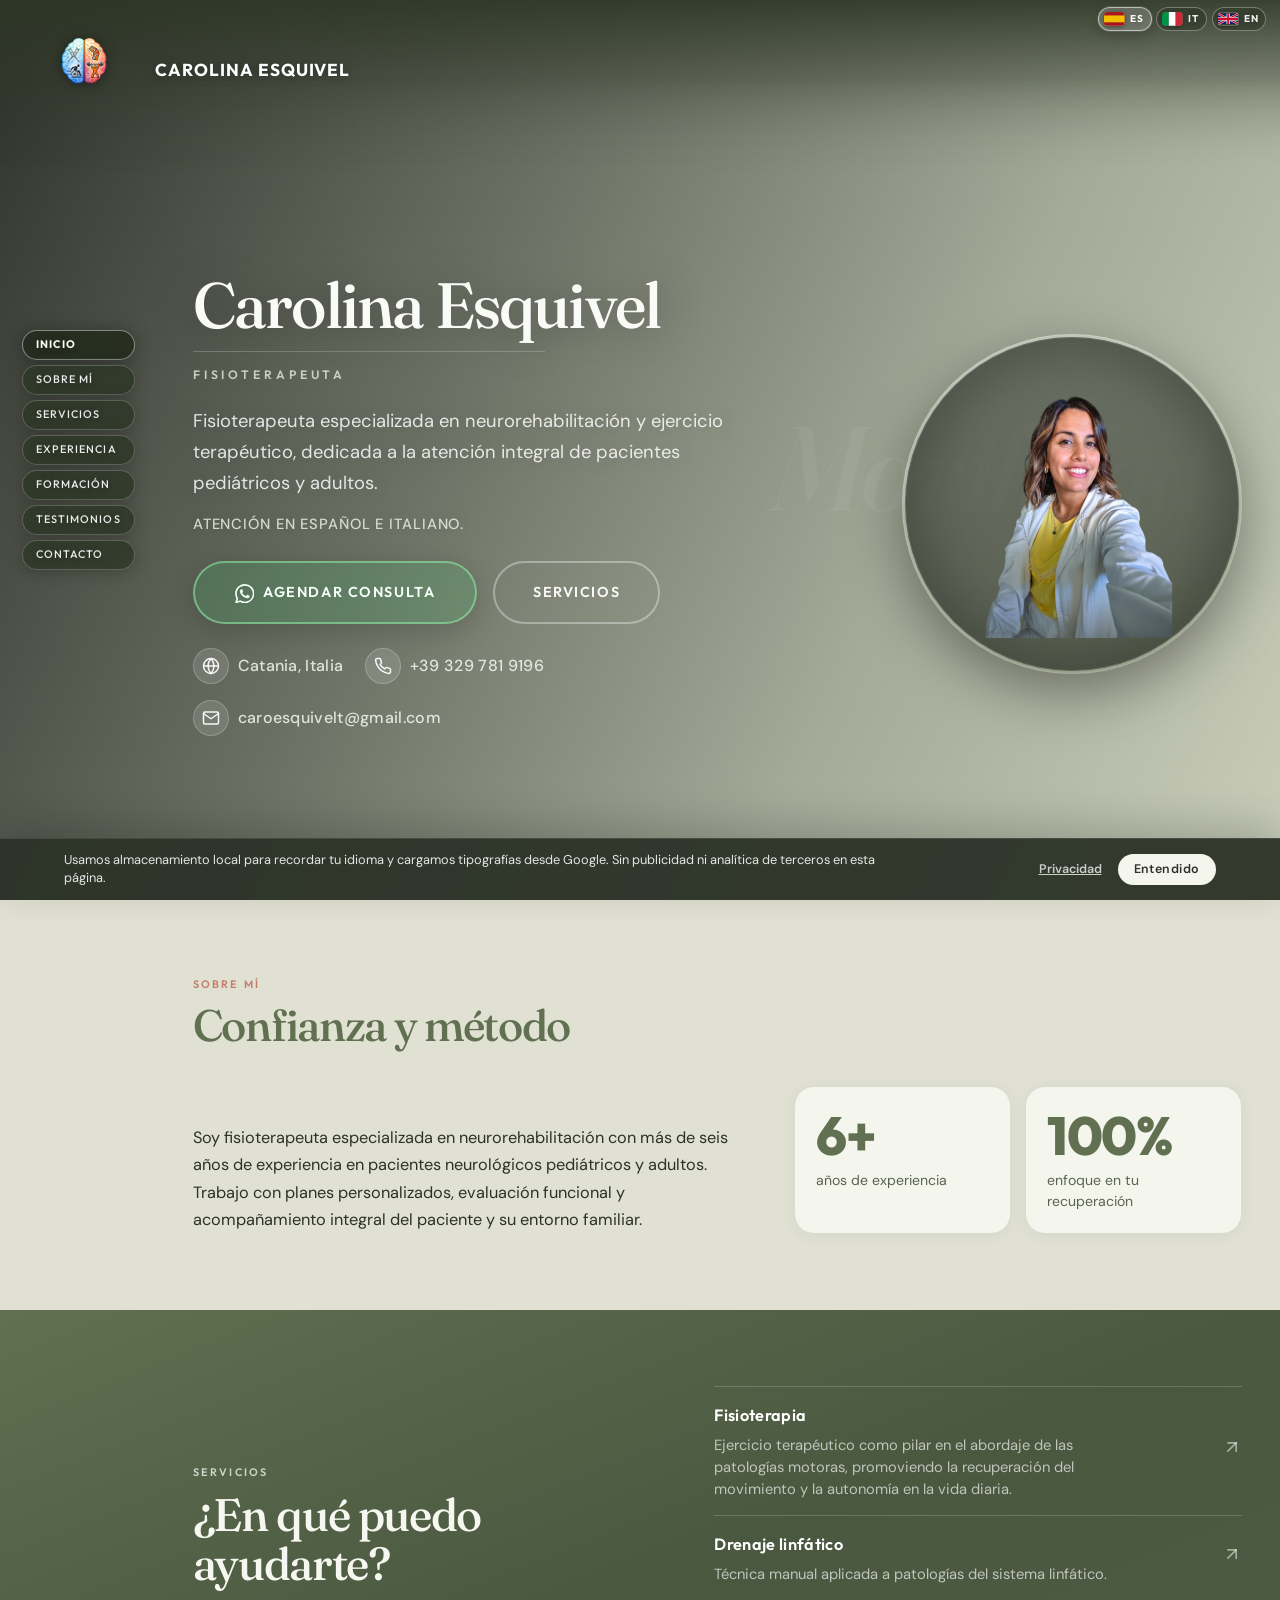
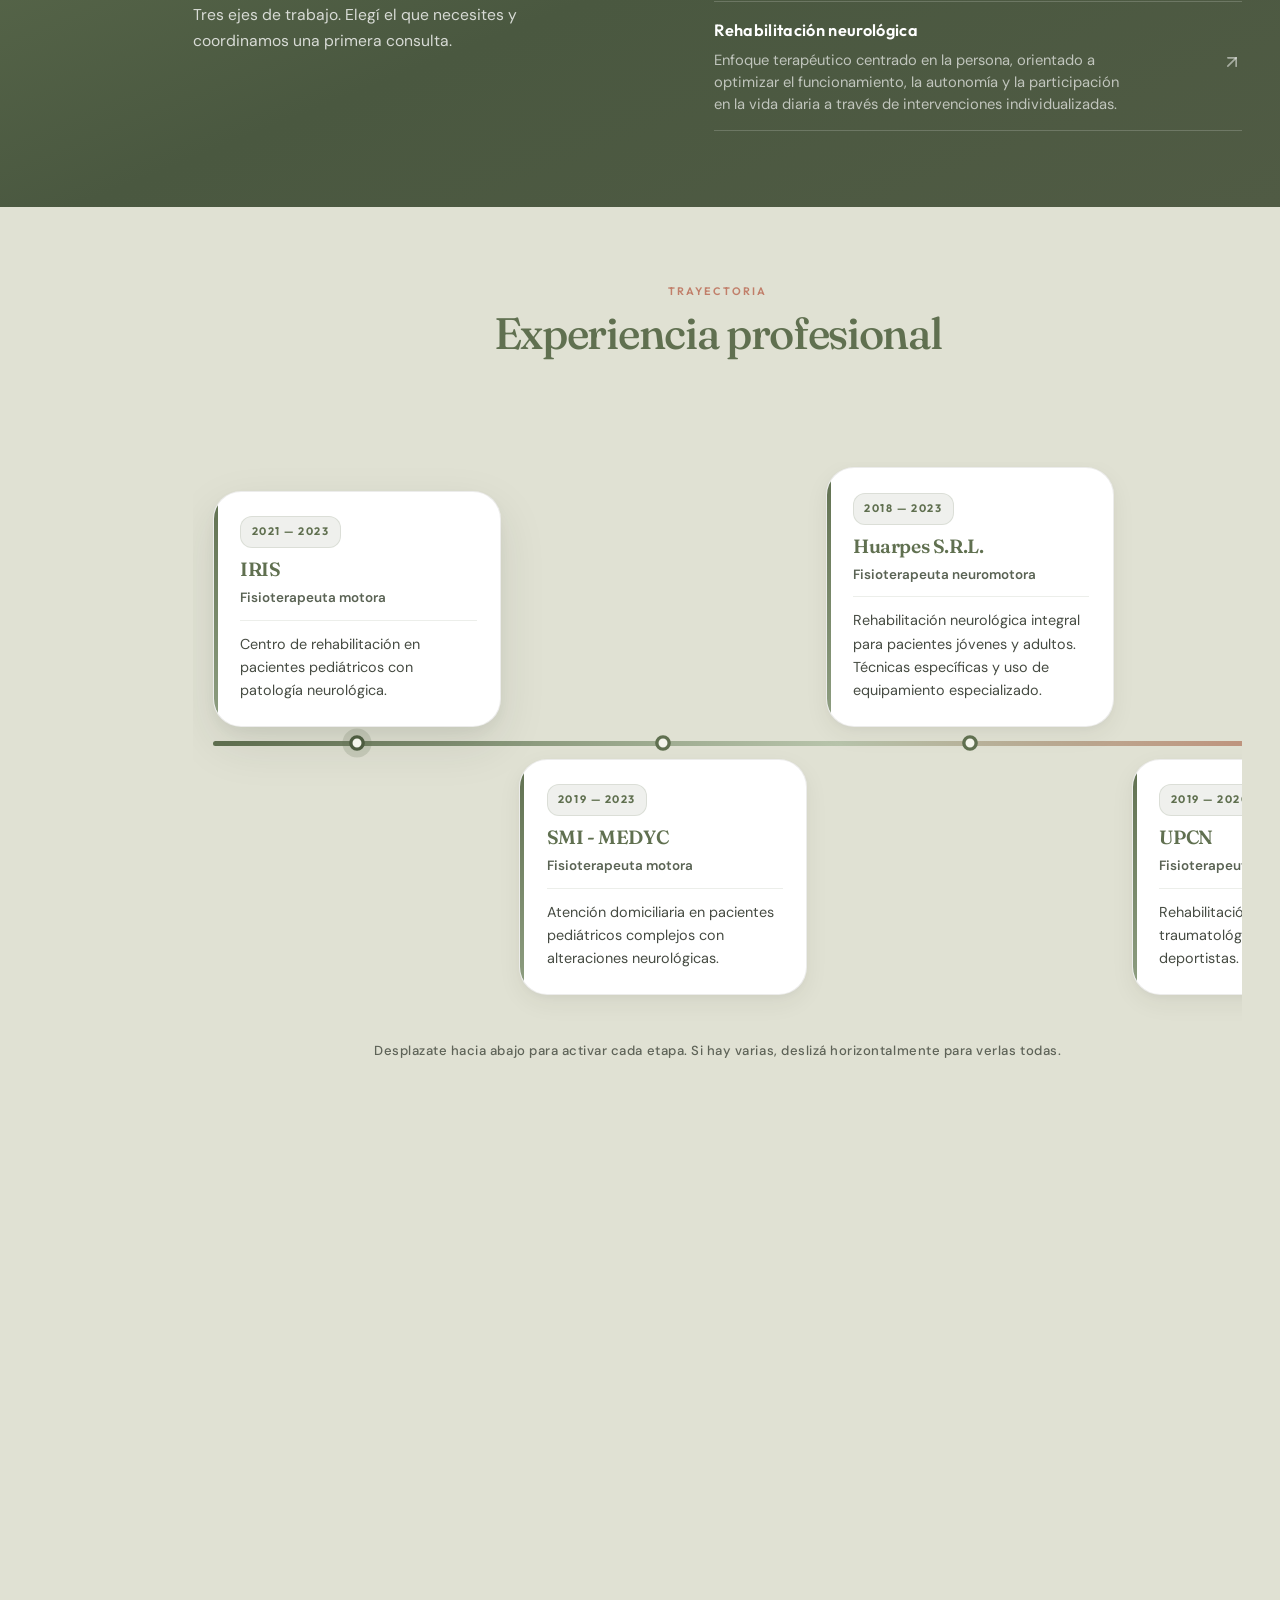
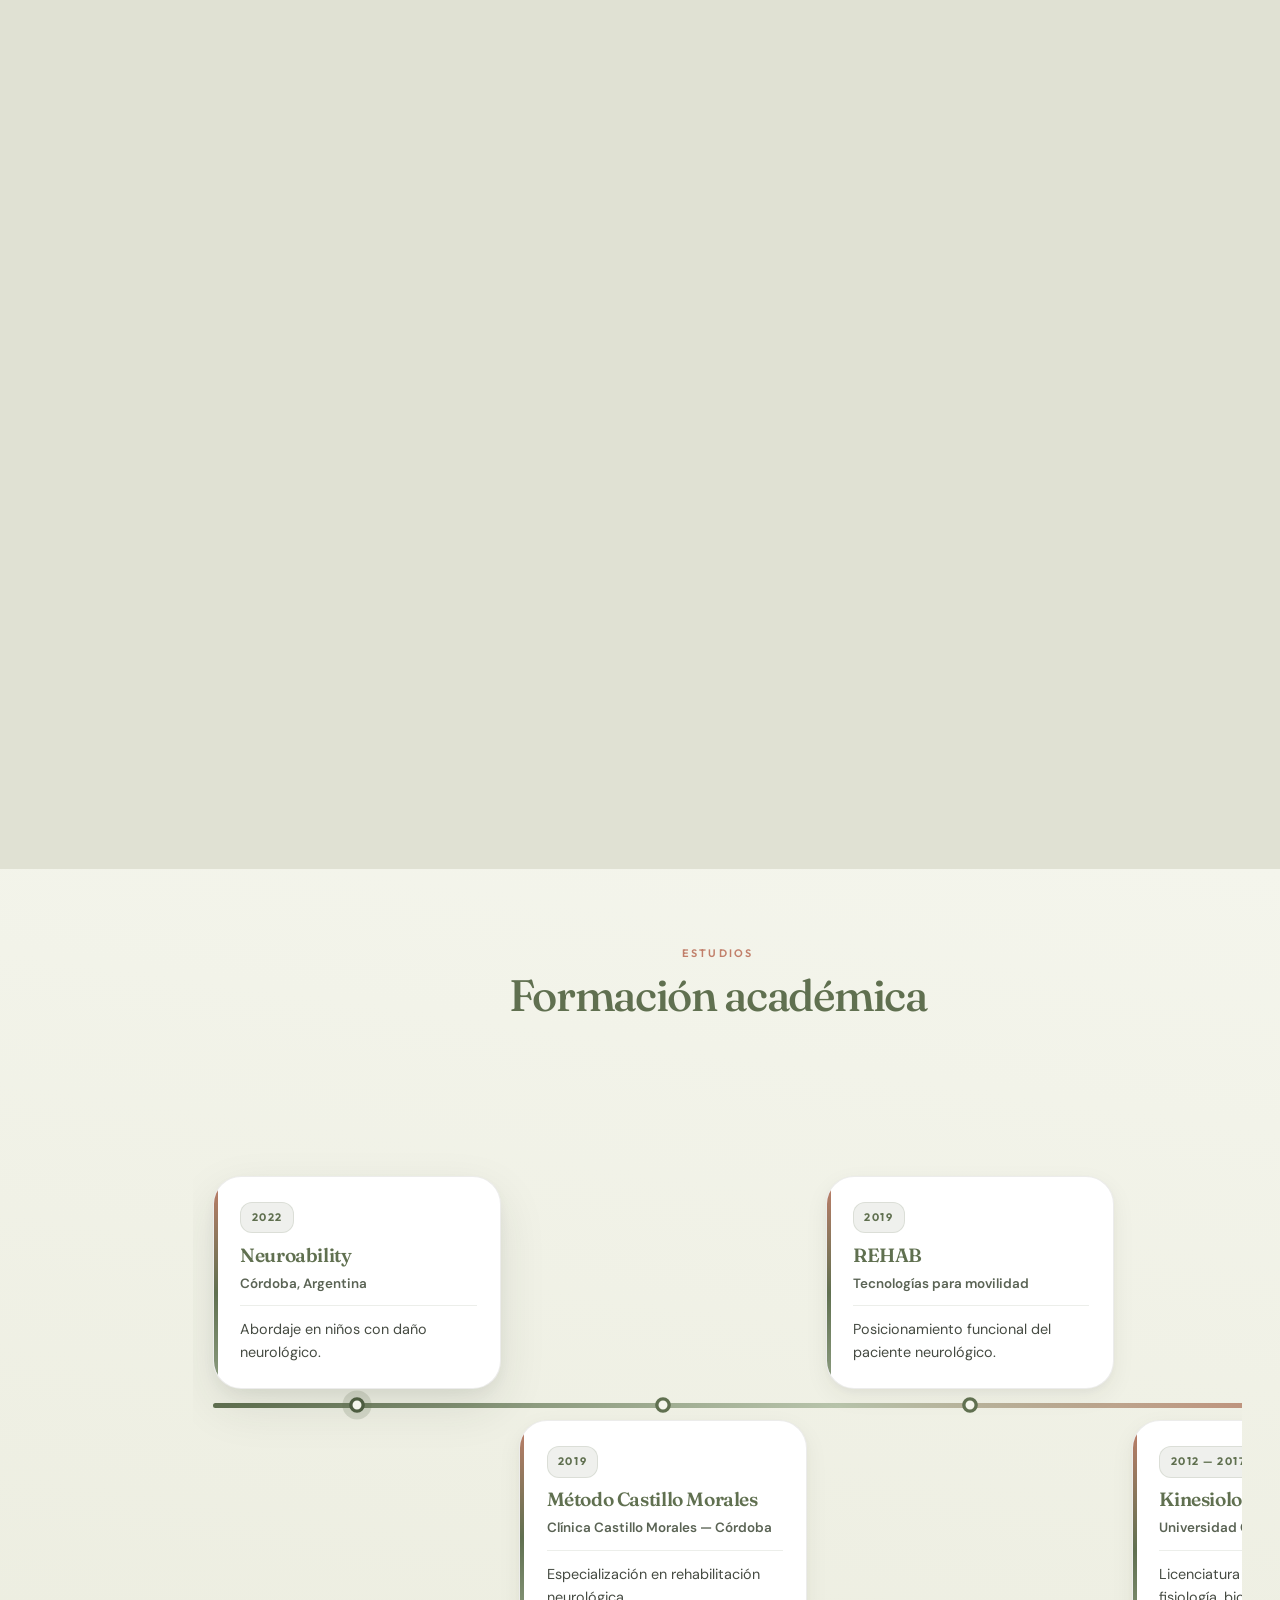
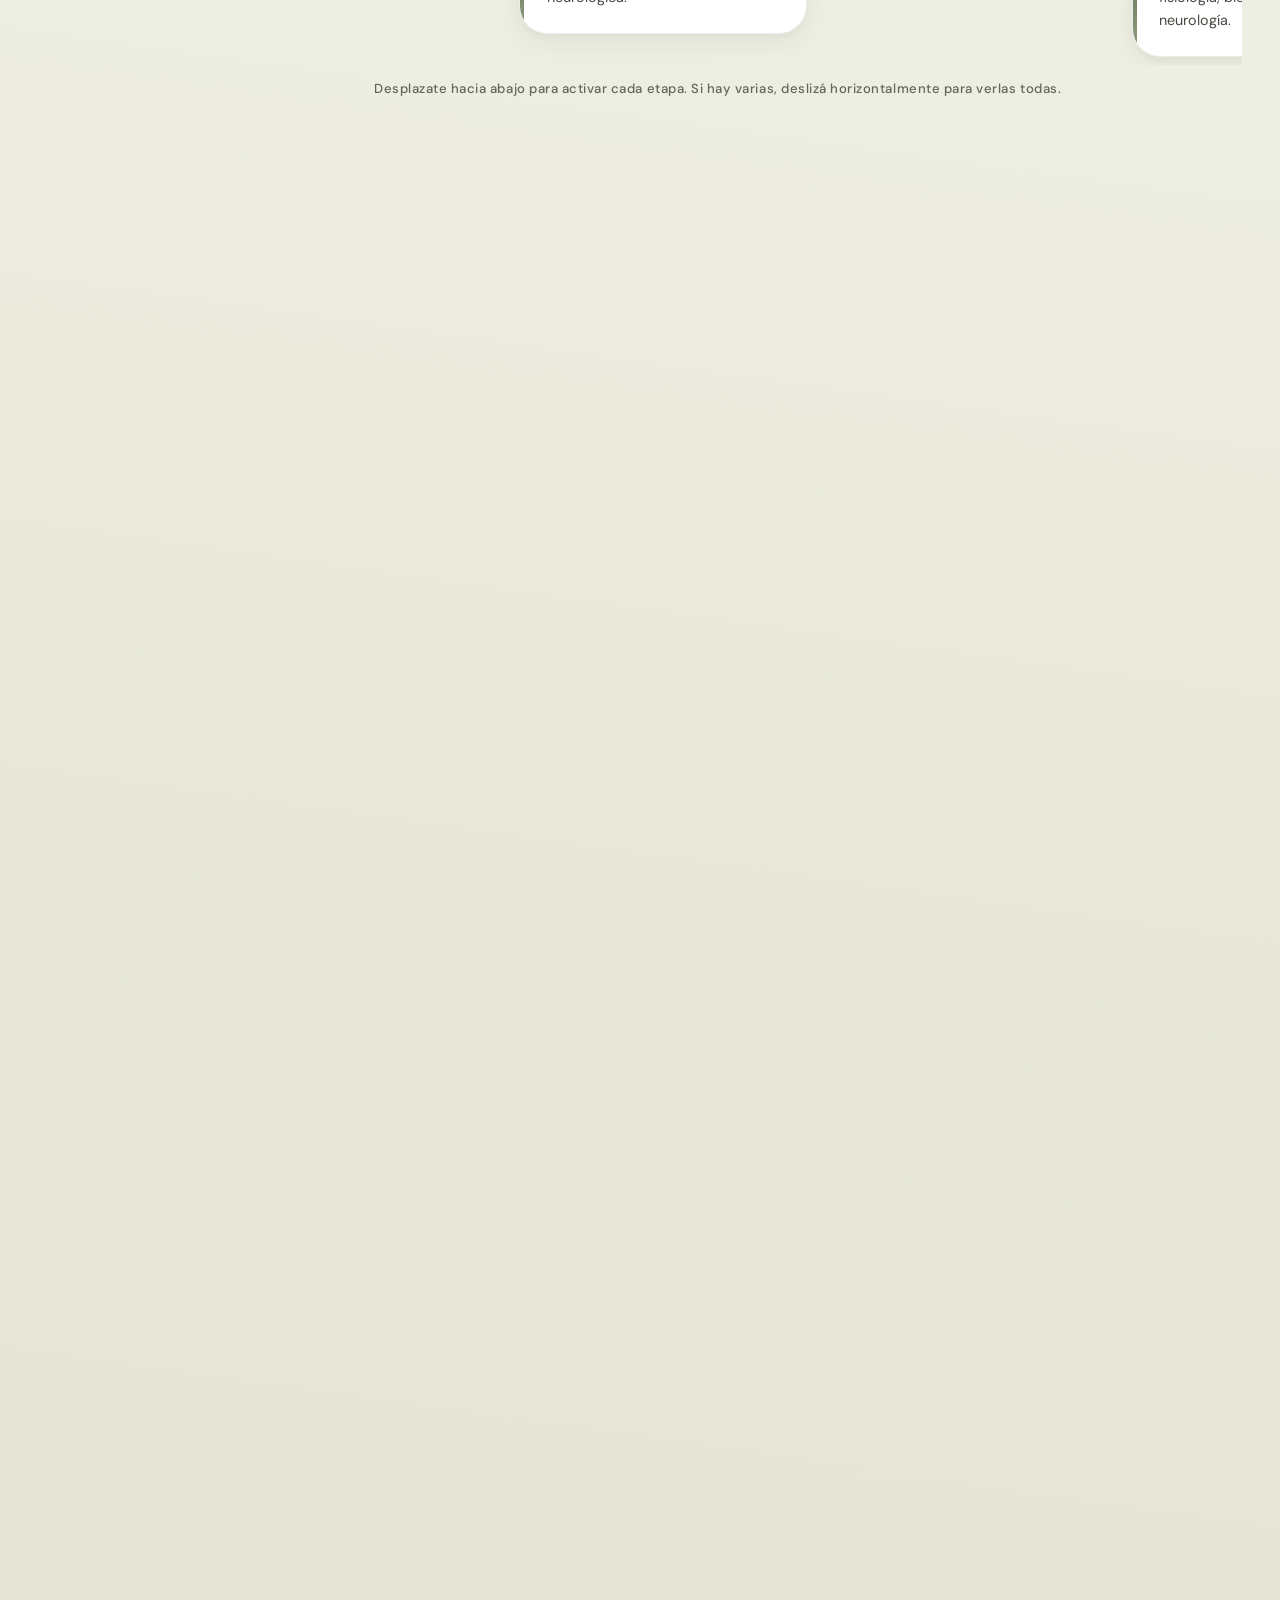
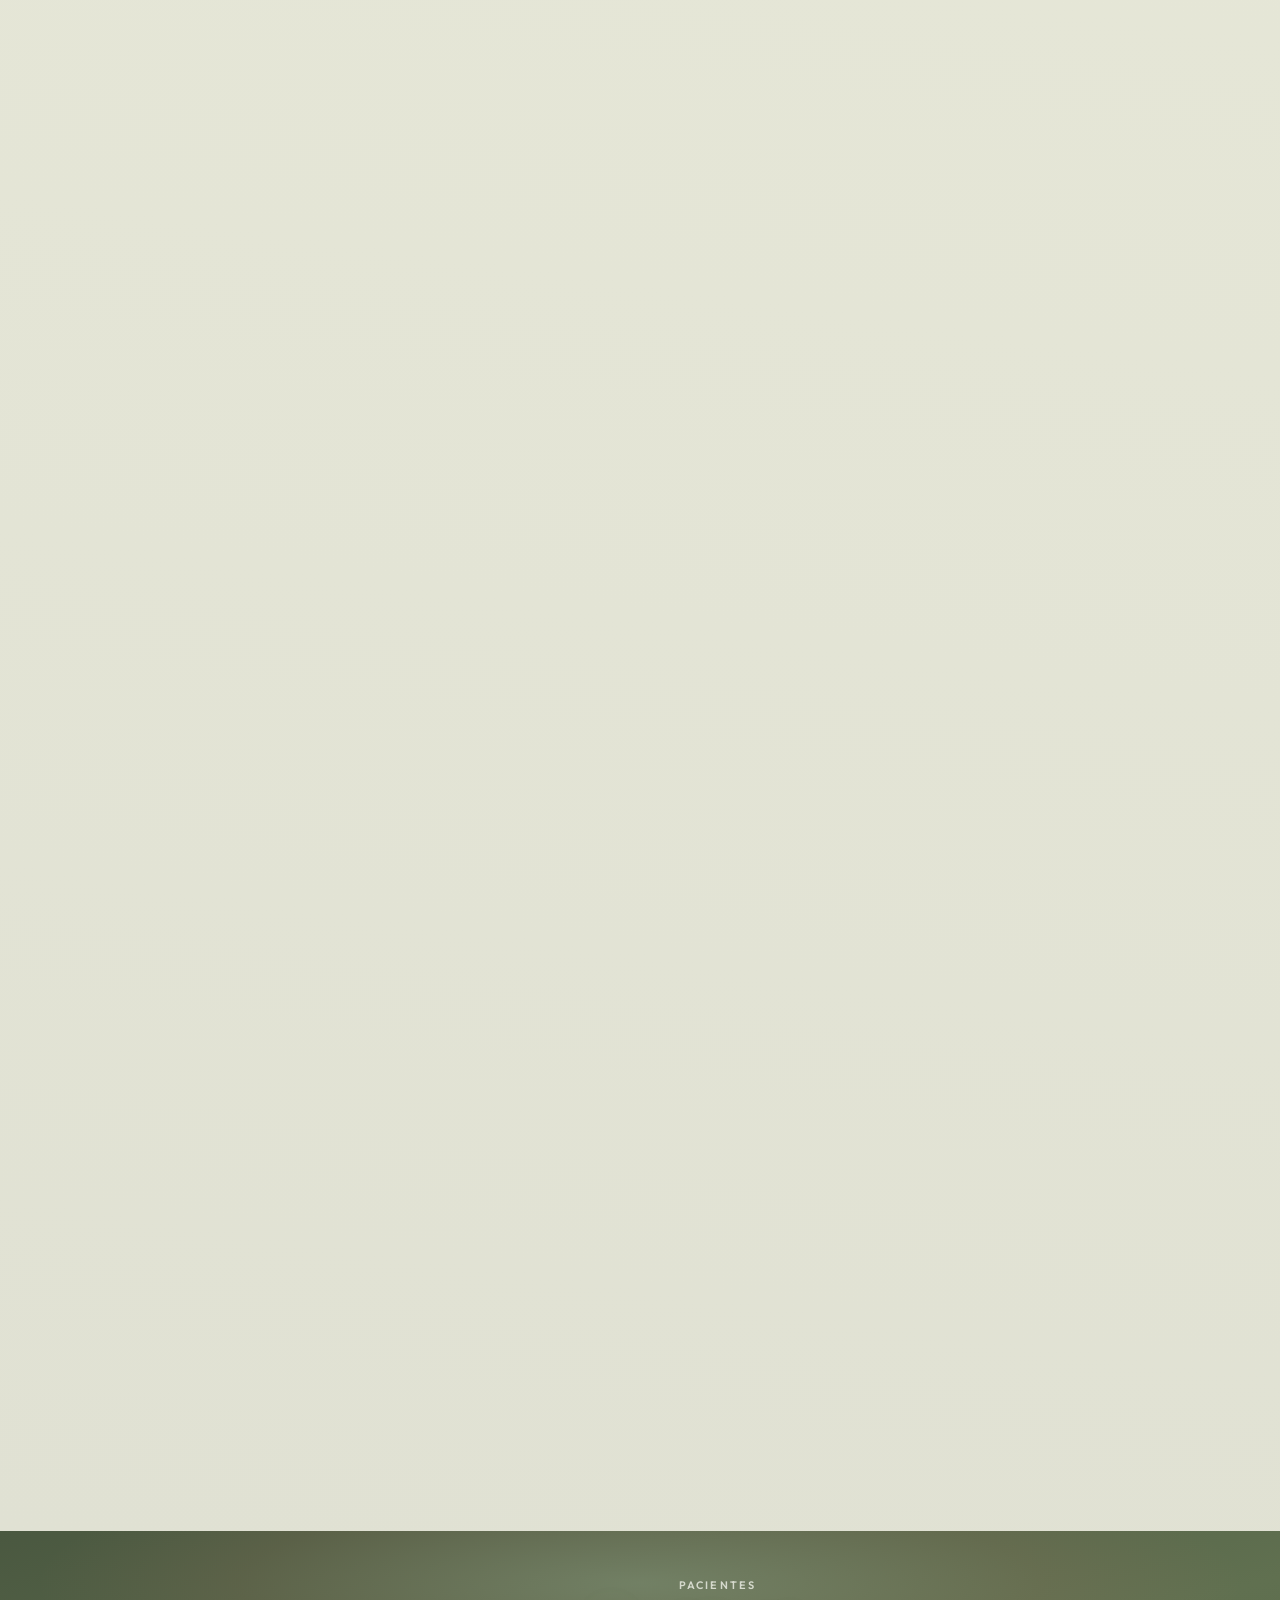
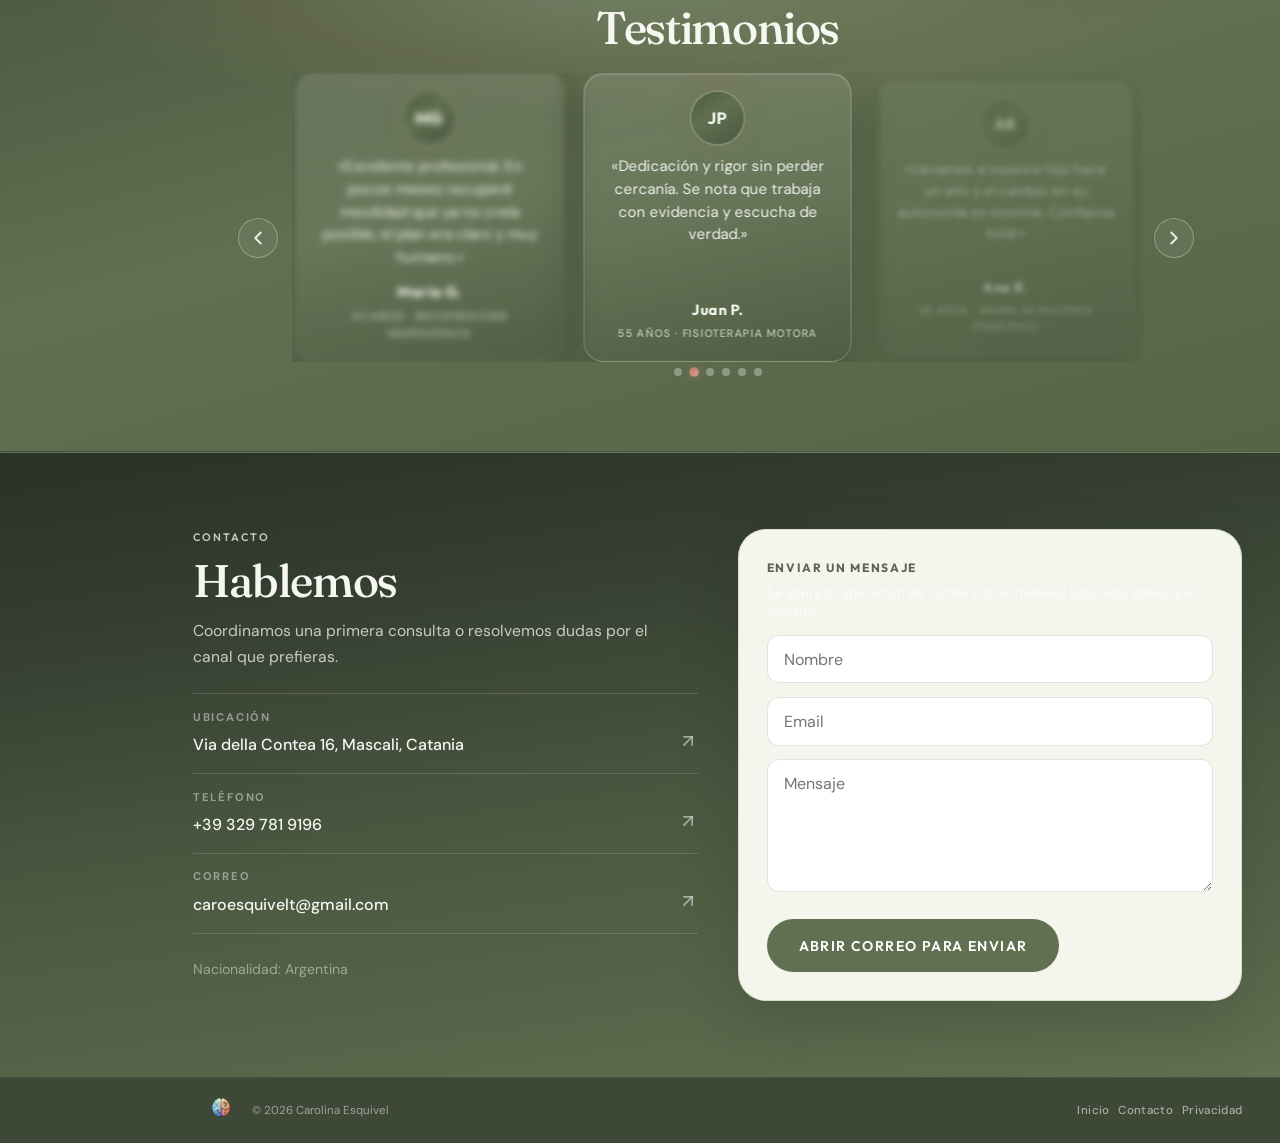
==== index.html @ 696bd4cd "deploy inicial" ====
<!DOCTYPE html>
<html lang="es">
<head>
    <meta charset="UTF-8">
    <meta name="viewport" content="width=device-width, initial-scale=1.0, viewport-fit=cover">
    <link rel="icon" href="images/favicon.svg" type="image/svg+xml" sizes="any">
    <link rel="apple-touch-icon" href="images/favicon.svg">
    <link rel="canonical" href="https://www.caro-fisio.com/">
    <title>Carolina Esquivel — Fisioterapeuta</title>
    <meta name="description" content="Fisioterapeuta en Catania (Italia). Neurorehabilitación pediátrica y adultos, fisioterapia y drenaje linfático. Consultas en español e italiano.">
    <meta property="og:title" content="Carolina Esquivel — Fisioterapeuta">
    <meta property="og:description" content="Neurorehabilitación con enfoque cercano y basado en evidencia. Consultorio en Mascali, Catania.">
    <meta property="og:type" content="website">
    <meta property="og:url" content="https://www.caro-fisio.com/">
    <meta property="og:locale" content="es_ES">
    <meta property="og:image" content="https://www.caro-fisio.com/images/perfil.png">
    <meta name="twitter:card" content="summary_large_image">
    <meta name="twitter:title" content="Carolina Esquivel — Fisioterapeuta">
    <meta name="twitter:description" content="Neurorehabilitación pediátrica y adultos. Mascali, Catania.">
    <meta name="twitter:image" content="https://www.caro-fisio.com/images/perfil.png">
    <script type="application/ld+json">
    {
        "@context": "https://schema.org",
        "@type": "LocalBusiness",
        "@id": "https://www.caro-fisio.com/#business",
        "url": "https://www.caro-fisio.com/",
        "name": "Carolina Esquivel",
        "description": "Fisioterapeuta especializada en neurorehabilitación pediátrica y adultos. Fisioterapia, drenaje linfático y rehabilitación neurológica.",
        "image": "https://www.caro-fisio.com/images/perfil.png",
        "address": {
            "@type": "PostalAddress",
            "streetAddress": "Via della Contea 16",
            "addressLocality": "Mascali",
            "addressRegion": "Catania",
            "addressCountry": "IT"
        },
        "telephone": "+393297819196",
        "email": "caroesquivelt@gmail.com",
        "areaServed": { "@type": "AdministrativeArea", "name": "Catania"         }
    }
    </script>
    <script>
        (function () {
            try {
                if (localStorage.getItem('caro_consent_notice_v1') === '1') {
                    document.documentElement.classList.add('cookie-consent-dismissed');
                }
            } catch (e) {}
        })();
    </script>
    <link rel="preconnect" href="https://fonts.googleapis.com">
    <link rel="preconnect" href="https://fonts.gstatic.com" crossorigin>
    <link href="https://fonts.googleapis.com/css2?family=DM+Sans:ital,opsz,wght@0,9..40,300;0,9..40,400;0,9..40,500;0,9..40,600;0,9..40,700&family=Fraunces:ital,opsz,wght@0,9..144,400;0,9..144,500;0,9..144,600;0,9..144,700&family=Outfit:wght@400;500;600;700;800&display=swap" rel="stylesheet">
    <link rel="stylesheet" href="css/styles.css">
    <!-- Early lang on <html> before paint when ?lang= / ?locale= / ?lng= is present -->
    <script>
        (function () {
            try {
                var p = new URLSearchParams(window.location.search);
                var raw = p.get('lang') || p.get('locale') || p.get('lng');
                if (!raw) return;
                var c = String(raw).toLowerCase().slice(0, 2);
                if (c === 'it') document.documentElement.lang = 'it';
                else if (c === 'en') document.documentElement.lang = 'en';
                else if (c === 'es') document.documentElement.lang = 'es';
            } catch (e) {}
        })();
    </script>
</head>
<body>
    <!-- Phase 1: index only. Uncomment tips.html links when tips.html ships. -->
    <header class="nav-top" aria-label="Sitio" data-i18n-attr="aria-label|nav.siteAria">
        <a href="#home" class="nav-brand">
            <img src="images/logo.svg" alt="" class="nav-logo" width="336" height="192" decoding="async">
            <span class="nav-brand-text">Carolina Esquivel</span>
        </a>
        <div class="lang-switcher" role="group" data-i18n-attr="aria-label|lang.groupAria" aria-label="Elegir idioma">
            <span class="sr-only" data-i18n="lang.switch">Idioma</span>
            <div class="lang-switcher__btns">
                <button type="button" class="lang-switcher__btn is-active" data-carolang="es" aria-pressed="true" data-i18n-attr="aria-label|lang.ariaEs" aria-label="Español">
                    <span class="lang-switcher__flag" aria-hidden="true">
                        <svg class="lang-switcher__flag-svg" viewBox="0 0 3 2" focusable="false"><rect width="3" height="2" fill="#AA151B"/><rect y=".5" width="3" height="1" fill="#F1BF00"/></svg>
                    </span>
                    <span class="lang-switcher__code">ES</span>
                </button>
                <button type="button" class="lang-switcher__btn" data-carolang="it" aria-pressed="false" data-i18n-attr="aria-label|lang.ariaIt" aria-label="Italiano">
                    <span class="lang-switcher__flag" aria-hidden="true">
                        <svg class="lang-switcher__flag-svg" viewBox="0 0 3 2" focusable="false"><rect width="1" height="2" fill="#009246"/><rect x="1" width="1" height="2" fill="#fff"/><rect x="2" width="1" height="2" fill="#CE2B37"/></svg>
                    </span>
                    <span class="lang-switcher__code">IT</span>
                </button>
                <button type="button" class="lang-switcher__btn" data-carolang="en" aria-pressed="false" data-i18n-attr="aria-label|lang.ariaEn" aria-label="English">
                    <span class="lang-switcher__flag" aria-hidden="true">
                        <svg class="lang-switcher__flag-svg lang-switcher__flag-svg--uk" viewBox="0 0 60 30" focusable="false">
                            <path fill="#012169" d="M0 0h60v30H0z"/>
                            <path stroke="#fff" stroke-width="6" d="M0 0l60 30M60 0L0 30"/>
                            <path stroke="#C8102E" stroke-width="4" d="M0 0l60 30M60 0L0 30"/>
                            <path stroke="#fff" stroke-width="10" d="M30 0v30M0 15h60"/>
                            <path stroke="#C8102E" stroke-width="6" d="M30 0v30M0 15h60"/>
                        </svg>
                    </span>
                    <span class="lang-switcher__code">EN</span>
                </button>
            </div>
        </div>
        <!-- <a href="tips.html" class="nav-tips-corner">Ejercicios</a> -->
    </header>

    <button type="button" class="menu-button" aria-label="Abrir menú de secciones" aria-expanded="false" data-i18n-attr="aria-label|nav.openMenu">
        <span></span>
        <span></span>
        <span></span>
    </button>

    <nav class="nav-rail" aria-label="Secciones">
        <ul class="nav-rail-list nav-section-links">
            <li><a href="#home" class="active" data-i18n="nav.home">Inicio</a></li>
            <li><a href="#about" data-i18n="nav.about">Sobre mí</a></li>
            <li><a href="#services" data-i18n="nav.services">Servicios</a></li>
            <li><a href="#experience" data-i18n="nav.experience">Experiencia</a></li>
            <li><a href="#education" data-i18n="nav.education">Formación</a></li>
            <li><a href="#testimonials" data-i18n="nav.testimonials">Testimonios</a></li>
            <li><a href="#contact" data-i18n="nav.contact">Contacto</a></li>
            <!-- <li><a href="tips.html" class="nav-rail-tips">Ejercicios</a></li> -->
        </ul>
    </nav>

    <div class="mobile-menu" id="mobile-menu">
        <ul class="nav-rail-list nav-section-links">
            <li><a href="#home" class="active" data-i18n="nav.home">Inicio</a></li>
            <li><a href="#about" data-i18n="nav.about">Sobre mí</a></li>
            <li><a href="#services" data-i18n="nav.services">Servicios</a></li>
            <li><a href="#experience" data-i18n="nav.experience">Experiencia</a></li>
            <li><a href="#education" data-i18n="nav.education">Formación</a></li>
            <li><a href="#testimonials" data-i18n="nav.testimonials">Testimonios</a></li>
            <li><a href="#contact" data-i18n="nav.contact">Contacto</a></li>
            <!-- <li><a href="tips.html" class="nav-rail-tips">Ejercicios</a></li> -->
        </ul>
    </div>

    <section class="hero" id="home" aria-labelledby="hero-title">
            <div class="hero-video-bg" aria-hidden="true">
                <!-- Decorative background only; prefers-reduced-motion pauses rotation in hero-video.js -->
                <video class="hero-video active" autoplay muted loop playsinline preload="metadata" tabindex="-1">
                    <source src="videos/video1.mp4" type="video/mp4">
                </video>
                <video class="hero-video" autoplay muted loop playsinline preload="metadata" tabindex="-1">
                    <source src="videos/video2.mp4" type="video/mp4">
                </video>
                <video class="hero-video" autoplay muted loop playsinline preload="metadata" tabindex="-1">
                    <source src="videos/video3.mp4" type="video/mp4">
                </video>
            </div>
            <div class="hero-video-overlay" aria-hidden="true"></div>
            <p class="hero-mega" aria-hidden="true" data-i18n="hero.mega">Movilidad</p>
            <div class="hero-inner container">
                <div class="hero-copy">
                    <h1 id="hero-title" class="hero-title">Carolina Esquivel</h1>
                    <p class="hero-role" data-i18n="hero.role">Fisioterapeuta</p>
                    <p class="hero-tagline" data-i18n="hero.tagline">Fisioterapeuta especializada en neurorehabilitación y ejercicio terapéutico, dedicada a la atención integral de pacientes pediátricos y adultos.</p>
                    <p class="hero-subline" data-i18n="hero.subline">Atención en español e italiano.</p>
                    <div class="hero-actions">
                        <a href="https://wa.me/393297819196?text=Hola%2C%20me%20gustar%C3%ADa%20agendar%20una%20consulta." data-i18n-whatsapp class="cta-button cta-button--hero cta-button--whatsapp" target="_blank" rel="noopener noreferrer" data-i18n-attr="aria-label|hero.ctaWhatsappAria" aria-label="Agendar consulta por WhatsApp">
                            <svg class="cta-whatsapp-icon" width="22" height="22" viewBox="0 0 24 24" aria-hidden="true" focusable="false"><path fill="currentColor" d="M17.472 14.382c-.297-.149-1.758-.867-2.03-.967-.273-.099-.471-.148-.67.15-.197.297-.767.966-.94 1.164-.173.199-.347.223-.644.075-.297-.15-1.255-.463-2.39-1.475-.883-.788-1.48-1.761-1.653-2.059-.173-.297-.018-.458.13-.606.134-.133.298-.347.446-.52.149-.174.198-.298.298-.497.099-.198.05-.371-.025-.52-.075-.149-.669-1.612-.916-2.207-.242-.579-.487-.5-.669-.51-.173-.008-.371-.01-.57-.01-.198 0-.52.074-.792.372-.272.297-1.04 1.016-1.04 2.479 0 1.462 1.065 2.875 1.213 3.074.149.198 2.096 3.2 5.077 4.487.709.306 1.262.489 1.694.625.712.227 1.36.195 1.871.118.571-.085 1.758-.719 2.006-1.413.248-.694.248-1.289.173-1.413-.074-.124-.272-.198-.57-.347m-5.421 7.403h-.004a9.87 9.87 0 01-5.031-1.378l-.361-.214-3.741.982.998-3.648-.235-.374a9.86 9.86 0 01-1.51-5.26c.001-5.45 4.436-9.884 9.888-9.884 2.64 0 5.122 1.03 6.988 2.898a9.825 9.825 0 012.893 6.994c-.003 5.45-4.435 9.884-9.885 9.884m8.413-18.297A11.815 11.815 0 0012.05 0C5.495 0 .16 5.335.157 11.892c0 2.096.547 4.142 1.588 5.945L.057 24l6.305-1.654a11.882 11.882 0 005.683 1.448h.005c6.554 0 11.89-5.335 11.893-11.893a11.821 11.821 0 00-3.48-8.413Z"/></svg>
                            <span data-i18n="hero.ctaWhatsapp">Agendar consulta</span>
                        </a>
                        <a href="#services" class="cta-button cta-button--hero-secondary" data-i18n="hero.ctaServices">Servicios</a>
                    </div>
                    <ul class="hero-contact-mini" data-i18n-attr="aria-label|hero.contactQuickAria" aria-label="Contacto rápido">
                        <li>
                            <a href="https://www.google.com/maps/search/?api=1&query=Via+della+Contea+16+Mascali+Catania" class="hero-contact-link" target="_blank" rel="noopener noreferrer">
                                <span class="icon-circle" aria-hidden="true">
                                    <svg width="18" height="18" viewBox="0 0 24 24" fill="none" stroke="currentColor" stroke-width="2" stroke-linecap="round" stroke-linejoin="round"><circle cx="12" cy="12" r="10"/><path d="M2 12h20M12 2a15.3 15.3 0 0 1 4 10 15.3 15.3 0 0 1-4 10 15.3 15.3 0 0 1-4-10 15.3 15.3 0 0 1 4-10z"/></svg>
                                </span>
                                Catania, Italia
                            </a>
                        </li>
                        <li>
                            <a href="tel:+393297819196" class="hero-contact-link">
                                <span class="icon-circle" aria-hidden="true">
                                    <svg width="18" height="18" viewBox="0 0 24 24" fill="none" stroke="currentColor" stroke-width="2" stroke-linecap="round" stroke-linejoin="round"><path d="M22 16.92v3a2 2 0 0 1-2.18 2 19.79 19.79 0 0 1-8.63-3.07 19.5 19.5 0 0 1-6-6 19.79 19.79 0 0 1-3.07-8.67A2 2 0 0 1 4.11 2h3a2 2 0 0 1 2 1.72 12.84 12.84 0 0 0 .7 2.81 2 2 0 0 1-.45 2.11L8.09 9.91a16 16 0 0 0 6 6l1.27-1.27a2 2 0 0 1 2.11-.45 12.84 12.84 0 0 0 2.81.7A2 2 0 0 1 22 16.92z"/></svg>
                                </span>
                                +39 329 781 9196
                            </a>
                        </li>
                        <li>
                            <a href="mailto:caroesquivelt@gmail.com" class="hero-contact-link">
                                <span class="icon-circle" aria-hidden="true">
                                    <svg width="18" height="18" viewBox="0 0 24 24" fill="none" stroke="currentColor" stroke-width="2" stroke-linecap="round" stroke-linejoin="round"><path d="M4 4h16c1.1 0 2 .9 2 2v12c0 1.1-.9 2-2 2H4c-1.1 0-2-.9-2-2V6c0-1.1.9-2 2-2z"/><polyline points="22,6 12,13 2,6"/></svg>
                                </span>
                                caroesquivelt@gmail.com
                            </a>
                        </li>
                    </ul>
                </div>
                <div class="hero-portrait">
                    <div class="hero-portrait-ring">
                        <div class="hero-portrait-inner">
                            <img src="images/perfil.png" alt="Retrato profesional de Carolina Esquivel, fisioterapeuta" data-i18n-attr="alt|hero.portraitAlt" class="hero-portrait-img">
                        </div>
                    </div>
                </div>
            </div>
    </section>

    <main>
        <section id="about" class="about-section section-alt">
            <div class="container container--editorial">
                <header class="section-head section-head--left">
                    <p class="eyebrow" data-i18n="about.eyebrow">Sobre mí</p>
                    <h2 class="heading-serif heading-serif--dark" data-i18n="about.heading">Confianza y método</h2>
                </header>
                <div class="about-content">
                    <div class="about-text">
                        <p data-i18n="about.body">Soy fisioterapeuta especializada en neurorehabilitación con más de seis años de experiencia en pacientes neurológicos pediátricos y adultos. Trabajo con planes personalizados, evaluación funcional y acompañamiento integral del paciente y su entorno familiar.</p>
                    </div>
                    <div class="about-stats">
                        <div class="about-stat">
                            <span class="about-stat-value">6+</span>
                            <span class="about-stat-label" data-i18n="about.statYears">años de experiencia</span>
                        </div>
                        <div class="about-stat">
                            <span class="about-stat-value">100%</span>
                            <span class="about-stat-label" data-i18n="about.statFocus">enfoque en tu recuperación</span>
                        </div>
                    </div>
                </div>
            </div>
        </section>

        <section id="services" class="services-section section-dark">
            <div class="container container--editorial services-split">
                <header class="services-split-intro">
                    <p class="eyebrow eyebrow--on-dark" data-i18n="services.eyebrow">Servicios</p>
                    <h2 class="heading-serif heading-serif--light" data-i18n="services.heading">¿En qué puedo ayudarte?</h2>
                    <p class="services-intro" data-i18n="services.intro">Tres ejes de trabajo. Elegí el que necesites y coordinamos una primera consulta.</p>
                </header>
                <ul class="service-links">
                    <li>
                        <a href="#contact" class="service-link-row">
                            <span class="service-link-text">
                                <span class="service-link-title" data-i18n="services.physioTitle">Fisioterapia</span>
                                <span class="service-link-desc" data-i18n="services.physioDesc">Ejercicio terapéutico como pilar en el abordaje de las patologías motoras, promoviendo la recuperación del movimiento y la autonomía en la vida diaria.</span>
                            </span>
                            <span class="service-link-arrow" aria-hidden="true"><svg width="20" height="20" viewBox="0 0 24 24" fill="none" stroke="currentColor" stroke-width="2" stroke-linecap="round" stroke-linejoin="round"><path d="M7 17L17 7"/><path d="M7 7h10v10"/></svg></span>
                        </a>
                    </li>
                    <li>
                        <a href="#contact" class="service-link-row">
                            <span class="service-link-text">
                                <span class="service-link-title" data-i18n="services.lymphTitle">Drenaje linfático</span>
                                <span class="service-link-desc" data-i18n="services.lymphDesc">Técnica manual aplicada a patologías del sistema linfático.</span>
                            </span>
                            <span class="service-link-arrow" aria-hidden="true"><svg width="20" height="20" viewBox="0 0 24 24" fill="none" stroke="currentColor" stroke-width="2" stroke-linecap="round" stroke-linejoin="round"><path d="M7 17L17 7"/><path d="M7 7h10v10"/></svg></span>
                        </a>
                    </li>
                    <li>
                        <a href="#contact" class="service-link-row">
                            <span class="service-link-text">
                                <span class="service-link-title" data-i18n="services.neuroTitle">Rehabilitación neurológica</span>
                                <span class="service-link-desc" data-i18n="services.neuroDesc">Enfoque terapéutico centrado en la persona, orientado a optimizar el funcionamiento, la autonomía y la participación en la vida diaria a través de intervenciones individualizadas.</span>
                            </span>
                            <span class="service-link-arrow" aria-hidden="true"><svg width="20" height="20" viewBox="0 0 24 24" fill="none" stroke="currentColor" stroke-width="2" stroke-linecap="round" stroke-linejoin="round"><path d="M7 17L17 7"/><path d="M7 7h10v10"/></svg></span>
                        </a>
                    </li>
                </ul>
            </div>
        </section>

        <section id="experience" class="experience-section section-alt">
            <div class="container container--editorial">
                <header class="section-head">
                    <p class="eyebrow" data-i18n="expSection.eyebrow">Trayectoria</p>
                    <h2 class="heading-serif heading-serif--dark" data-i18n="expSection.heading">Experiencia profesional</h2>
                </header>
            </div>
            <div class="path-flow-pin" data-path-flow-pin>
                <div class="path-flow-pin__sticky">
                    <div class="container container--editorial">
                <div class="path-flow path-flow--horizontal path-flow--zigzag" data-path-flow data-i18n-list="experience">
                    <div
                        class="path-flow__viewport"
                        data-path-flow-viewport
                        data-i18n-a11y="experience"
                        tabindex="0"
                        role="region"
                        aria-label="Línea de tiempo de experiencia: scroll vertical para activar etapas, scroll horizontal si hay más tarjetas"
                    >
                        <div class="path-flow__track">
                            <span class="path-flow__rail path-flow__rail--horizontal" aria-hidden="true"
                                ><span class="path-flow__rail-fill path-flow__rail-fill--horizontal"></span
                            ></span>
                            <ol class="path-flow__steps path-flow__steps--horizontal">
                        <li class="path-flow__step">
                            <div class="path-flow__node">
                                <span class="path-flow__dot" aria-hidden="true"></span>
                            </div>
                            <article class="path-flow__card" data-i18n-item="0">
                                <h3 class="timeline-title">IRIS</h3>
                                <p class="timeline-role" data-i18n-field="role">Fisioterapeuta motora</p>
                                <p class="timeline-date">2021 — 2023</p>
                                <p class="timeline-description" data-i18n-field="description">Centro de rehabilitación en pacientes pediátricos con patología neurológica.</p>
                            </article>
                        </li>
                        <li class="path-flow__step">
                            <div class="path-flow__node">
                                <span class="path-flow__dot" aria-hidden="true"></span>
                            </div>
                            <article class="path-flow__card" data-i18n-item="1">
                                <h3 class="timeline-title">SMI - MEDYC</h3>
                                <p class="timeline-role" data-i18n-field="role">Fisioterapeuta motora</p>
                                <p class="timeline-date">2019 — 2023</p>
                                <p class="timeline-description" data-i18n-field="description">Atención domiciliaria en pacientes pediátricos complejos con alteraciones neurológicas.</p>
                            </article>
                        </li>
                        <li class="path-flow__step">
                            <div class="path-flow__node">
                                <span class="path-flow__dot" aria-hidden="true"></span>
                            </div>
                            <article class="path-flow__card" data-i18n-item="2">
                                <h3 class="timeline-title">Huarpes S.R.L.</h3>
                                <p class="timeline-role" data-i18n-field="role">Fisioterapeuta neuromotora</p>
                                <p class="timeline-date">2018 — 2023</p>
                                <p class="timeline-description" data-i18n-field="description">Rehabilitación neurológica integral para pacientes jóvenes y adultos. Técnicas específicas y uso de equipamiento especializado.</p>
                            </article>
                        </li>
                        <li class="path-flow__step">
                            <div class="path-flow__node">
                                <span class="path-flow__dot" aria-hidden="true"></span>
                            </div>
                            <article class="path-flow__card" data-i18n-item="3">
                                <h3 class="timeline-title">UPCN</h3>
                                <p class="timeline-role" data-i18n-field="role">Fisioterapeuta</p>
                                <p class="timeline-date">2019 — 2020</p>
                                <p class="timeline-description" data-i18n-field="description">Rehabilitación deportiva y traumatológica para socios y deportistas.</p>
                            </article>
                        </li>
                            </ol>
                        </div>
                    </div>
                    <p class="path-flow__hint" data-i18n="pathFlow.hint">Desplazate hacia abajo para activar cada etapa. Si hay varias, deslizá horizontalmente para verlas todas.</p>
                </div>
                    </div>
                </div>
            </div>
        </section>

        <section id="education" class="education-section section-light-wash">
            <div class="container container--editorial">
                <header class="section-head">
                    <p class="eyebrow" data-i18n="eduSection.eyebrow">Estudios</p>
                    <h2 class="heading-serif heading-serif--dark" data-i18n="eduSection.heading">Formación académica</h2>
                </header>
            </div>
            <div class="path-flow-pin" data-path-flow-pin>
                <div class="path-flow-pin__sticky">
                    <div class="container container--editorial">
                <div class="path-flow path-flow--horizontal path-flow--zigzag" data-path-flow data-i18n-list="education">
                    <div
                        class="path-flow__viewport"
                        data-path-flow-viewport
                        data-i18n-a11y="education"
                        tabindex="0"
                        role="region"
                        aria-label="Línea de tiempo de formación: scroll vertical para activar etapas, scroll horizontal si hay más tarjetas"
                    >
                        <div class="path-flow__track">
                            <span class="path-flow__rail path-flow__rail--horizontal" aria-hidden="true"
                                ><span class="path-flow__rail-fill path-flow__rail-fill--horizontal"></span
                            ></span>
                            <ol class="path-flow__steps path-flow__steps--horizontal">
                        <li class="path-flow__step">
                            <div class="path-flow__node">
                                <span class="path-flow__dot" aria-hidden="true"></span>
                            </div>
                            <article class="path-flow__card" data-i18n-item="0">
                                <h3 class="timeline-title">Neuroability</h3>
                                <p class="timeline-role" data-i18n-field="role">Córdoba, Argentina</p>
                                <p class="timeline-date">2022</p>
                                <p class="timeline-description" data-i18n-field="description">Abordaje en niños con daño neurológico.</p>
                            </article>
                        </li>
                        <li class="path-flow__step">
                            <div class="path-flow__node">
                                <span class="path-flow__dot" aria-hidden="true"></span>
                            </div>
                            <article class="path-flow__card" data-i18n-item="1">
                                <h3 class="timeline-title">Método Castillo Morales</h3>
                                <p class="timeline-role" data-i18n-field="role">Clínica Castillo Morales — Córdoba</p>
                                <p class="timeline-date">2019</p>
                                <p class="timeline-description" data-i18n-field="description">Especialización en rehabilitación neurológica.</p>
                            </article>
                        </li>
                        <li class="path-flow__step">
                            <div class="path-flow__node">
                                <span class="path-flow__dot" aria-hidden="true"></span>
                            </div>
                            <article class="path-flow__card" data-i18n-item="2">
                                <h3 class="timeline-title">REHAB</h3>
                                <p class="timeline-role" data-i18n-field="role">Tecnologías para movilidad</p>
                                <p class="timeline-date">2019</p>
                                <p class="timeline-description" data-i18n-field="description">Posicionamiento funcional del paciente neurológico.</p>
                            </article>
                        </li>
                        <li class="path-flow__step">
                            <div class="path-flow__node">
                                <span class="path-flow__dot" aria-hidden="true"></span>
                            </div>
                            <article class="path-flow__card" data-i18n-item="3">
                                <h3 class="timeline-title">Kinesiología y fisioterapia</h3>
                                <p class="timeline-role" data-i18n-field="role">Universidad Católica de Cuyo</p>
                                <p class="timeline-date">2012 — 2017</p>
                                <p class="timeline-description" data-i18n-field="description">Licenciatura integral en anatomía, fisiología, biomecánica y neurología.</p>
                            </article>
                        </li>
                            </ol>
                        </div>
                    </div>
                    <p class="path-flow__hint" data-i18n="pathFlow.hint">Desplazate hacia abajo para activar cada etapa. Si hay varias, deslizá horizontalmente para verlas todas.</p>
                </div>
                    </div>
                </div>
            </div>
        </section>

        <section id="testimonials" class="testimonials-section testimonials-section--carousel section-dark" aria-labelledby="testimonials-title">
            <div class="testimonials-section__glow" aria-hidden="true"></div>
            <div class="container container--editorial">
                <header class="section-head section-head--testimonials">
                    <p class="eyebrow eyebrow--on-dark" data-i18n="testimonialsSection.eyebrow">Pacientes</p>
                    <h2 id="testimonials-title" class="heading-serif heading-serif--light" data-i18n="testimonialsSection.heading">Testimonios</h2>
                </header>
                <div class="testimonials-carousel-wrap" data-testimonials-wrap>
                    <button type="button" class="testimonials-nav testimonials-nav--prev" data-carousel-prev aria-controls="testimonial-carousel-viewport" data-i18n-attr="aria-label|a11y.testimonialPrev" aria-label="Testimonio anterior">
                        <svg width="22" height="22" viewBox="0 0 24 24" fill="none" stroke="currentColor" stroke-width="2" stroke-linecap="round" stroke-linejoin="round" aria-hidden="true"><path d="M15 18l-6-6 6-6"/></svg>
                    </button>
                    <div class="testimonials-carousel" data-testimonial-carousel>
                        <div
                            class="testimonials-carousel__viewport"
                            id="testimonial-carousel-viewport"
                            data-i18n-carousel
                            tabindex="0"
                            role="region"
                            aria-roledescription="carrusel"
                            aria-label="Testimonios de pacientes"
                        >
                            <div class="testimonials-carousel__track" data-carousel-track data-i18n-list="testimonials">
                                <div class="testimonials-carousel__slide" data-carousel-slide data-i18n-item="0">
                                    <blockquote class="testimonial-glass-card">
                                        <div class="testimonial-glass-card__avatar" aria-hidden="true"><span>MG</span></div>
                                        <p class="testimonial-glass-card__quote" data-i18n-field="quote">«Excelente profesional. En pocos meses recuperé movilidad que ya no creía posible; el plan era claro y muy humano.»</p>
                                        <footer class="testimonial-glass-card__footer">
                                            <cite class="testimonial-glass-card__name" data-i18n-field="name">María G.</cite>
                                            <p class="testimonial-glass-card__meta" data-i18n-field="meta">42 años · Recuperación neurológica</p>
                                        </footer>
                                    </blockquote>
                                </div>
                                <div class="testimonials-carousel__slide" data-carousel-slide data-i18n-item="1">
                                    <blockquote class="testimonial-glass-card">
                                        <div class="testimonial-glass-card__avatar" aria-hidden="true"><span>JP</span></div>
                                        <p class="testimonial-glass-card__quote" data-i18n-field="quote">«Dedicación y rigor sin perder cercanía. Se nota que trabaja con evidencia y escucha de verdad.»</p>
                                        <footer class="testimonial-glass-card__footer">
                                            <cite class="testimonial-glass-card__name" data-i18n-field="name">Juan P.</cite>
                                            <p class="testimonial-glass-card__meta" data-i18n-field="meta">55 años · Fisioterapia motora</p>
                                        </footer>
                                    </blockquote>
                                </div>
                                <div class="testimonials-carousel__slide" data-carousel-slide data-i18n-item="2">
                                    <blockquote class="testimonial-glass-card">
                                        <div class="testimonial-glass-card__avatar" aria-hidden="true"><span>AR</span></div>
                                        <p class="testimonial-glass-card__quote" data-i18n-field="quote">«Llevamos a nuestro hijo hace un año y el cambio en su autonomía es enorme. Confianza total.»</p>
                                        <footer class="testimonial-glass-card__footer">
                                            <cite class="testimonial-glass-card__name" data-i18n-field="name">Ana R.</cite>
                                            <p class="testimonial-glass-card__meta" data-i18n-field="meta">36 años · Madre de paciente pediátrico</p>
                                        </footer>
                                    </blockquote>
                                </div>
                                <div class="testimonials-carousel__slide" data-carousel-slide data-i18n-item="3">
                                    <blockquote class="testimonial-glass-card">
                                        <div class="testimonial-glass-card__avatar" aria-hidden="true"><span>RF</span></div>
                                        <p class="testimonial-glass-card__quote" data-i18n-field="quote">«Tras el ictus, el seguimiento fue constante y realista. Me ayudó a volver a las actividades del día a día.»</p>
                                        <footer class="testimonial-glass-card__footer">
                                            <cite class="testimonial-glass-card__name" data-i18n-field="name">Roberto F.</cite>
                                            <p class="testimonial-glass-card__meta" data-i18n-field="meta">62 años · Rehabilitación post-ictus</p>
                                        </footer>
                                    </blockquote>
                                </div>
                                <div class="testimonials-carousel__slide" data-carousel-slide data-i18n-item="4">
                                    <blockquote class="testimonial-glass-card">
                                        <div class="testimonial-glass-card__avatar" aria-hidden="true"><span>EV</span></div>
                                        <p class="testimonial-glass-card__quote" data-i18n-field="quote">«Sesiones de drenaje muy efectivas y explicadas con paciencia. Salgo sintiendo alivio real.»</p>
                                        <footer class="testimonial-glass-card__footer">
                                            <cite class="testimonial-glass-card__name" data-i18n-field="name">Elena V.</cite>
                                            <p class="testimonial-glass-card__meta" data-i18n-field="meta">29 años · Drenaje linfático</p>
                                        </footer>
                                    </blockquote>
                                </div>
                                <div class="testimonials-carousel__slide" data-carousel-slide data-i18n-item="5">
                                    <blockquote class="testimonial-glass-card">
                                        <div class="testimonial-glass-card__avatar" aria-hidden="true"><span>LM</span></div>
                                        <p class="testimonial-glass-card__quote" data-i18n-field="quote">«Como deportista amateur, volví a entrenar sin miedo. Evaluación fina y ejercicios que sí puedo cumplir.»</p>
                                        <footer class="testimonial-glass-card__footer">
                                            <cite class="testimonial-glass-card__name" data-i18n-field="name">Luca M.</cite>
                                            <p class="testimonial-glass-card__meta" data-i18n-field="meta">31 años · Readaptación deportiva</p>
                                        </footer>
                                    </blockquote>
                                </div>
                            </div>
                        </div>
                        <div class="testimonials-carousel__dots" data-carousel-dots role="tablist" aria-label="Elegir testimonio" aria-orientation="horizontal"></div>
                    </div>
                    <button type="button" class="testimonials-nav testimonials-nav--next" data-carousel-next aria-controls="testimonial-carousel-viewport" data-i18n-attr="aria-label|a11y.testimonialNext" aria-label="Testimonio siguiente">
                        <svg width="22" height="22" viewBox="0 0 24 24" fill="none" stroke="currentColor" stroke-width="2" stroke-linecap="round" stroke-linejoin="round" aria-hidden="true"><path d="M9 18l6-6-6-6"/></svg>
                    </button>
                </div>
            </div>
        </section>

        <section id="contact" class="contact-section section-dark">
            <div class="container container--editorial contact-split">
                <div class="contact-split-intro">
                    <p class="eyebrow eyebrow--on-dark" data-i18n="contactSection.eyebrow">Contacto</p>
                    <h2 class="heading-serif heading-serif--light" data-i18n="contactSection.heading">Hablemos</h2>
                    <p class="contact-split-lead" data-i18n="contactSection.lead">Coordinamos una primera consulta o resolvemos dudas por el canal que prefieras.</p>
                    <ul class="metalab-contact-links">
                        <li>
                            <a href="https://www.google.com/maps/search/?api=1&query=Via+della+Contea+16+Mascali+Catania" class="metalab-contact-link" target="_blank" rel="noopener noreferrer">
                                <span class="metalab-contact-label" data-i18n="contactSection.locationLabel">Ubicación</span>
                                <span class="metalab-contact-value">Via della Contea 16, Mascali, Catania</span>
                                <span class="service-link-arrow" aria-hidden="true"><svg width="20" height="20" viewBox="0 0 24 24" fill="none" stroke="currentColor" stroke-width="2" stroke-linecap="round" stroke-linejoin="round"><path d="M7 17L17 7"/><path d="M7 7h10v10"/></svg></span>
                            </a>
                        </li>
                        <li>
                            <a href="tel:+393297819196" class="metalab-contact-link">
                                <span class="metalab-contact-label" data-i18n="contactSection.phoneLabel">Teléfono</span>
                                <span class="metalab-contact-value">+39 329 781 9196</span>
                                <span class="service-link-arrow" aria-hidden="true"><svg width="20" height="20" viewBox="0 0 24 24" fill="none" stroke="currentColor" stroke-width="2" stroke-linecap="round" stroke-linejoin="round"><path d="M7 17L17 7"/><path d="M7 7h10v10"/></svg></span>
                            </a>
                        </li>
                        <li>
                            <a href="mailto:caroesquivelt@gmail.com" class="metalab-contact-link">
                                <span class="metalab-contact-label" data-i18n="contactSection.emailLabel">Correo</span>
                                <span class="metalab-contact-value">caroesquivelt@gmail.com</span>
                                <span class="service-link-arrow" aria-hidden="true"><svg width="20" height="20" viewBox="0 0 24 24" fill="none" stroke="currentColor" stroke-width="2" stroke-linecap="round" stroke-linejoin="round"><path d="M7 17L17 7"/><path d="M7 7h10v10"/></svg></span>
                            </a>
                        </li>
                    </ul>
                    <p class="contact-note contact-note--on-dark" data-i18n="contactSection.nationality">Nacionalidad: Argentina</p>
                </div>
                <div class="contact-form-panel">
                    <p class="contact-form-label" data-i18n="contactSection.formTitle">Enviar un mensaje</p>
                    <p class="contact-form-mailto-note" data-i18n="form.mailtoHelp">
                        Se abrirá tu aplicación de correo con el mensaje listo; solo tenés que enviarlo.
                    </p>
                    <p class="contact-form-success" id="contact-form-success" hidden role="status" data-i18n="form.sentOk">
                        Listo. Si no se abrió el correo, escribí a caroesquivelt@gmail.com.
                    </p>
                    <form class="contact-form" action="#" method="post" data-mailto="caroesquivelt@gmail.com" accept-charset="UTF-8">
                        <input type="hidden" value="Mensaje desde la web — Carolina Esquivel" data-i18n-form-subject>
                        <label class="sr-only" for="contact-name" data-i18n="form.srName">Nombre</label>
                        <input id="contact-name" type="text" name="name" placeholder="Nombre" required autocomplete="name" data-i18n-placeholder="form.placeholderName">
                        <label class="sr-only" for="contact-email" data-i18n="form.srEmail">Email</label>
                        <input id="contact-email" type="email" name="email" placeholder="Email" required autocomplete="email" data-i18n-placeholder="form.placeholderEmail">
                        <label class="sr-only" for="contact-message" data-i18n="form.srMessage">Mensaje</label>
                        <textarea id="contact-message" name="message" placeholder="Mensaje" rows="5" required data-i18n-placeholder="form.placeholderMessage"></textarea>
                        <button type="submit" class="submit-button" data-i18n="form.submit">Enviar mensaje</button>
                    </form>
                </div>
            </div>
        </section>
    </main>

    <footer class="main-footer">
        <div class="container footer-inner">
            <div class="footer-brand">
                <img src="images/logo.svg" alt="" class="footer-logo" width="336" height="192" decoding="async">
                <p class="footer-copy">&copy; 2026 Carolina Esquivel</p>
            </div>
            <nav class="footer-nav" data-i18n-attr="aria-label|footer.aria" aria-label="Pie de página">
                <a href="#home" data-i18n="footer.home">Inicio</a>
                <!-- <a href="tips.html">Ejercicios</a> -->
                <a href="#contact" data-i18n="footer.contact">Contacto</a>
                <a href="privacy.html" data-carolang-link="privacy.html" data-i18n="footer.privacy">Privacidad</a>
            </nav>
        </div>
    </footer>

    <div
        class="cookie-consent"
        id="cookie-consent"
        role="dialog"
        aria-labelledby="cookie-consent-title"
        aria-live="polite"
        data-i18n-attr="aria-label|cookies.bannerAria"
        aria-label="Información sobre privacidad y datos"
    >
        <div class="cookie-consent__inner">
            <p class="cookie-consent__text" id="cookie-consent-title" data-i18n="cookies.bannerText">
                Usamos almacenamiento local para recordar tu idioma y cargamos tipografías desde Google. Sin publicidad ni analítica de terceros en esta página.
            </p>
            <div class="cookie-consent__actions">
                <a href="privacy.html" class="cookie-consent__link" data-carolang-link="privacy.html" data-i18n="cookies.bannerPrivacy">Privacidad</a>
                <button type="button" class="cookie-consent__btn" data-cookie-consent-accept data-i18n="cookies.accept">Entendido</button>
            </div>
        </div>
    </div>

    <script src="js/i18n/locales.js"></script>
    <script src="js/smooth-scroll.js"></script>
    <script src="js/path-flow.js"></script>
    <script src="js/nav-menu.js"></script>
    <script src="js/hero-video.js"></script>
    <script src="js/testimonials-carousel.js"></script>
    <script src="js/i18n/apply.js"></script>
    <script src="js/contact-mailto.js"></script>
    <script src="js/cookie-banner.js"></script>
</body>
</html>
---- css/styles.css ----
/* Display: Outfit (~Hero). Body: DM Sans (~Canva Sans). Editorial titles: Fraunces (case-study serif accent, à la Metalab-style work pages). */
:root {
    --color-bg: #e7e8d8;
    --color-bg-alt: #e0e1d3;
    --color-surface: #f4f5ec;
    --color-primary: #607050;
    --color-primary-hover: #4d5c40;
    --color-sage: #8f9f82;
    --color-sage-muted: #b8c4ab;
    --color-text: #2c3228;
    --color-text-muted: #5a6354;
    --color-white: #ffffff;
    --color-dark-elevated: #4a5840;
    --color-accent-warm: #c17f6a;
    /* Tips page / enlace Tips (tema celeste) */
    --tips-celeste: #8ecae6;
    --tips-celeste-mid: #6eb8d4;
    --tips-celeste-deep: #4a9ebd;
    --tips-celeste-text: #0c2832;
    --color-border: rgba(96, 112, 80, 0.18);
    --shadow-sm: 0 2px 16px rgba(44, 50, 40, 0.05);
    --shadow-md: 0 20px 50px rgba(44, 50, 40, 0.1);
    --shadow-float: 0 24px 60px rgba(30, 35, 28, 0.18);
    --font-display: 'Outfit', 'Hero', system-ui, sans-serif;
    --font-body: 'DM Sans', 'Canva Sans', system-ui, sans-serif;
    --font-serif: 'Fraunces', Georgia, 'Times New Roman', serif;
    --spacing-xs: 0.45rem;
    --spacing-sm: 0.85rem;
    --spacing-md: 1.5rem;
    --spacing-lg: 2.75rem;
    --section-pad-y: clamp(2.35rem, 6.5vw, 4.75rem);
    --radius-sm: 12px;
    --radius-md: 20px;
    --radius-lg: 28px;
    --radius-pill: 999px;
    /* Hero offset + scroll-padding (compact nav) */
    --nav-h: clamp(108px, 17vw, 158px);
    /* Space for fixed rail (desktop); 0 on narrow viewports */
    --layout-rail-inset: 0;
    --layout-edge-right: clamp(0.85rem, 2vw, 1.5rem);
    /* Section rhythm: deep anchor for footer/contact band */
    --section-bg-deep: #2a3228;
    --section-bg-deep-mid: #343d30;
}

*,
*::before,
*::after {
    margin: 0;
    padding: 0;
    box-sizing: border-box;
}

html {
    scroll-behavior: smooth;
    scroll-padding-top: var(--nav-h);
    font-size: 16px;
}

body {
    font-family: var(--font-body);
    font-weight: 400;
    line-height: 1.62;
    color: var(--color-text);
    background-color: var(--color-bg);
    -webkit-font-smoothing: antialiased;
}

h1, h2, h3, h4 {
    font-family: var(--font-display);
    font-weight: 700;
    line-height: 1.12;
    color: var(--color-primary);
    letter-spacing: 0.02em;
}

.heading-serif {
    font-family: var(--font-serif);
    font-weight: 500;
    letter-spacing: -0.03em;
    line-height: 1.08;
    text-transform: none;
}

.heading-serif--dark {
    color: var(--color-primary);
    font-size: clamp(1.65rem, 3.8vw, 2.75rem);
}

.heading-serif--light {
    color: var(--color-surface);
    font-size: clamp(1.65rem, 3.8vw, 2.85rem);
}

.eyebrow {
    font-family: var(--font-display);
    font-size: 0.68rem;
    font-weight: 600;
    letter-spacing: 0.2em;
    text-transform: uppercase;
    color: var(--color-accent-warm);
    margin-bottom: 0.55rem;
}

.eyebrow--on-dark {
    color: rgba(247, 248, 240, 0.75);
}

.section-head {
    text-align: center;
    margin-bottom: clamp(1.25rem, 3.2vw, 2.25rem);
}

.section-head--left {
    text-align: left;
}

.section-head .heading-serif {
    margin-top: 0;
}

.container {
    width: min(92%, 1120px);
    margin: 0 auto;
    padding: 0 var(--spacing-sm);
}

.container--editorial {
    width: min(94%, 1200px);
}

.sr-only {
    position: absolute;
    width: 1px;
    height: 1px;
    padding: 0;
    margin: -1px;
    overflow: hidden;
    clip: rect(0, 0, 0, 0);
    white-space: nowrap;
    border: 0;
}

/* ——— Nav: brand + Tips + rail ——— */
.nav-top {
    position: fixed;
    top: 0;
    left: 0;
    right: 0;
    z-index: 1000;
    display: flex;
    align-items: flex-start;
    justify-content: space-between;
    gap: 0.2rem;
    padding: env(safe-area-inset-top, 0px) clamp(0.4rem, 1.6vw, 0.85rem) 0.03rem;
    min-height: 0;
    pointer-events: none;
    background: transparent;
    overflow: visible;
}

/* Dark green strip + soft fade at bottom (blur fades with mask) */
.nav-top::before {
    content: '';
    position: absolute;
    inset: 0 0 auto 0;
    height: calc(100% + 32px);
    z-index: 0;
    pointer-events: none;
    background: linear-gradient(
        to bottom,
        rgba(45, 54, 38, 0.9) 0%,
        rgba(45, 54, 38, 0.35) 52%,
        transparent 100%
    );
    backdrop-filter: blur(12px);
    -webkit-backdrop-filter: blur(12px);
    mask-image: linear-gradient(to bottom, black 0%, black 46%, transparent 100%);
    -webkit-mask-image: linear-gradient(to bottom, black 0%, black 46%, transparent 100%);
    transition: background 0.35s ease, backdrop-filter 0.35s ease;
}

.nav-top.scrolled::before {
    background: linear-gradient(
        to bottom,
        rgba(38, 46, 32, 0.94) 0%,
        rgba(38, 46, 32, 0.4) 50%,
        transparent 100%
    );
    backdrop-filter: blur(14px);
    -webkit-backdrop-filter: blur(14px);
}

.nav-top > * {
    position: relative;
    z-index: 1;
    pointer-events: auto;
}

/* Language switcher (ES / IT / EN); URL ?lang= kept in sync via js/i18n/apply.js */
.lang-switcher {
    align-self: flex-start;
    margin-top: 0.42rem;
    margin-left: auto;
    flex-shrink: 0;
}

.lang-switcher__btns {
    display: inline-flex;
    gap: 0.28rem;
    flex-wrap: nowrap;
    align-items: center;
}

.lang-switcher__btn {
    display: inline-flex;
    align-items: center;
    gap: 0.35rem;
    font-family: var(--font-display);
    font-size: 0.62rem;
    font-weight: 700;
    letter-spacing: 0.08em;
    line-height: 1;
    padding: 0.28rem 0.42rem 0.28rem 0.32rem;
    border-radius: var(--radius-pill);
    border: 1px solid rgba(255, 255, 255, 0.32);
    background: rgba(45, 54, 38, 0.5);
    color: rgba(255, 255, 255, 0.92);
    cursor: pointer;
    text-shadow: 0 1px 6px rgba(0, 0, 0, 0.35);
    transition: background 0.2s ease, border-color 0.2s ease, color 0.2s ease, box-shadow 0.2s ease,
        transform 0.15s ease;
}

/* Rounded flag chip (ES / IT stripes; UK Union Jack) */
.lang-switcher__flag {
    flex-shrink: 0;
    width: 1.28rem;
    height: 0.86rem;
    border-radius: 4px;
    overflow: hidden;
    box-shadow: 0 1px 3px rgba(0, 0, 0, 0.35), inset 0 0 0 1px rgba(255, 255, 255, 0.2);
}

.lang-switcher__flag-svg {
    display: block;
    width: 100%;
    height: 100%;
    object-fit: cover;
}

.lang-switcher__flag-svg--uk {
    transform: scale(1.02);
    transform-origin: center;
}

.lang-switcher__code {
    min-width: 1.15em;
    text-align: left;
}

.lang-switcher__btn:hover {
    border-color: rgba(255, 255, 255, 0.48);
    background: rgba(45, 54, 38, 0.72);
    color: #fff;
}

.lang-switcher__btn.is-active,
.lang-switcher__btn[aria-pressed='true'] {
    background: rgba(255, 255, 255, 0.2);
    border-color: rgba(255, 255, 255, 0.55);
    color: #fff;
    box-shadow: 0 0 0 1px rgba(255, 255, 255, 0.12), 0 4px 14px rgba(0, 0, 0, 0.2);
}

.lang-switcher__btn.is-active .lang-switcher__flag,
.lang-switcher__btn[aria-pressed='true'] .lang-switcher__flag {
    box-shadow: 0 1px 4px rgba(0, 0, 0, 0.4), inset 0 0 0 1px rgba(255, 255, 255, 0.35);
}

@media (max-width: 520px) {
    .lang-switcher {
        margin-top: 0.32rem;
    }

    .lang-switcher__btn {
        font-size: 0.58rem;
        padding: 0.24rem 0.36rem 0.24rem 0.28rem;
        gap: 0.3rem;
    }

    .lang-switcher__flag {
        width: 1.15rem;
        height: 0.78rem;
        border-radius: 3px;
    }
}

/* Pill stays optically centered next to the tall logo */
.nav-top .nav-tips-corner {
    align-self: center;
}

.nav-top.scrolled .nav-tips-corner {
    background: linear-gradient(145deg, #a8daf0, var(--tips-celeste-mid));
    border-color: rgba(12, 40, 50, 0.12);
    color: var(--tips-celeste-text);
    text-shadow: none;
    box-shadow: 0 4px 18px rgba(20, 90, 115, 0.25);
}

.nav-brand {
    display: inline-flex;
    align-items: center;
    gap: 0.1rem;
    line-height: 1;
    text-decoration: none;
    color: #fff;
    font-family: var(--font-display);
    font-weight: 700;
    font-size: clamp(0.9rem, 1.35vw, 1.12rem);
    letter-spacing: 0.055em;
    text-transform: uppercase;
    text-shadow: 0 1px 10px rgba(0, 0, 0, 0.35);
    transition: opacity 0.2s ease, color 0.2s ease;
}

.nav-brand:hover {
    opacity: 0.92;
    color: rgba(255, 255, 255, 0.88);
}

.nav-logo {
    display: block;
    width: clamp(92px, 12vw, 140px);
    height: clamp(92px, 12vw, 140px);
    object-fit: contain;
    flex-shrink: 0;
    filter: drop-shadow(0 1px 6px rgba(0, 0, 0, 0.4));
}

.nav-brand-text {
    white-space: nowrap;
}

@media (max-width: 520px) {
    .nav-brand {
        font-size: 0.82rem;
        gap: 0.08rem;
    }

    .nav-brand-text {
        max-width: min(46vw, 12rem);
        overflow: hidden;
        text-overflow: ellipsis;
    }

    .nav-logo {
        width: 80px;
        height: 80px;
    }
}

.nav-tips-corner {
    flex-shrink: 0;
    font-family: var(--font-display);
    font-size: clamp(0.84rem, 2.35vw, 1.08rem);
    font-weight: 700;
    letter-spacing: 0.1em;
    text-transform: uppercase;
    text-decoration: none;
    color: var(--tips-celeste-text);
    padding: 0.42rem 1.15rem;
    min-height: 2.5rem;
    display: inline-flex;
    align-items: center;
    justify-content: center;
    border-radius: var(--radius-pill);
    border: 1px solid rgba(12, 40, 50, 0.14);
    background: linear-gradient(160deg, #b8e3f5, var(--tips-celeste));
    box-shadow: 0 2px 14px rgba(20, 90, 115, 0.22);
    text-shadow: 0 1px 0 rgba(255, 255, 255, 0.35);
    transition: background 0.2s ease, color 0.2s ease, border-color 0.2s ease, box-shadow 0.2s ease;
}

.nav-tips-corner:hover {
    background: linear-gradient(160deg, var(--tips-celeste-mid), var(--tips-celeste-deep));
    color: #fff;
    border-color: rgba(255, 255, 255, 0.35);
    box-shadow: 0 3px 16px rgba(30, 110, 140, 0.32);
}

/* Vertical section links — each item in its own oval */
.nav-rail {
    display: none;
    position: fixed;
    left: clamp(0.85rem, 2vw, 1.35rem);
    top: 50%;
    transform: translateY(-50%);
    z-index: 998;
    padding: 0;
    margin: 0;
    background: none;
    border: none;
    box-shadow: none;
    backdrop-filter: none;
}

.nav-rail-list {
    list-style: none;
    margin: 0;
    padding: 0;
    display: flex;
    flex-direction: column;
    align-items: stretch;
    gap: 0.28rem;
}

.nav-rail-list a {
    display: block;
    font-family: var(--font-display);
    font-size: 0.68rem;
    font-weight: 500;
    letter-spacing: 0.1em;
    text-transform: uppercase;
    text-decoration: none;
    color: rgba(255, 255, 255, 0.92);
    padding: 0.34rem 0.82rem;
    border-radius: var(--radius-pill);
    border: 1px solid rgba(255, 255, 255, 0.22);
    background: rgba(45, 54, 38, 0.82);
    backdrop-filter: blur(12px);
    -webkit-backdrop-filter: blur(12px);
    box-shadow: 0 2px 16px rgba(0, 0, 0, 0.25);
    text-shadow: 0 1px 6px rgba(0, 0, 0, 0.35);
    transition: color 0.2s ease, background 0.2s ease, border-color 0.2s ease, box-shadow 0.2s ease, transform 0.2s ease;
}

.nav-rail-list a:hover {
    color: #ffffff;
    background: rgba(45, 54, 38, 0.94);
    border-color: rgba(255, 255, 255, 0.38);
    transform: translateX(2px);
    box-shadow: 0 4px 20px rgba(0, 0, 0, 0.3);
}

.nav-rail-list a.active {
    color: #ffffff;
    font-weight: 700;
    background: rgba(38, 46, 32, 0.95);
    border-color: rgba(255, 255, 255, 0.45);
    box-shadow: 0 2px 18px rgba(0, 0, 0, 0.35);
}

.nav-rail-list a.nav-rail-tips {
    border-color: rgba(255, 255, 255, 0.45);
    font-size: clamp(0.78rem, 1.05vw, 0.92rem);
    font-weight: 700;
    letter-spacing: 0.11em;
    padding: 0.48rem 1.05rem;
    min-width: 5.5rem;
    text-align: center;
    color: var(--tips-celeste-text);
    background: linear-gradient(145deg, #b8e3f5, var(--tips-celeste));
    text-shadow: 0 1px 0 rgba(255, 255, 255, 0.4);
    box-shadow: 0 3px 18px rgba(20, 90, 115, 0.28);
}

.nav-rail-list a.nav-rail-tips:hover {
    color: #ffffff;
    border-color: rgba(255, 255, 255, 0.5);
    background: linear-gradient(145deg, var(--tips-celeste-mid), var(--tips-celeste-deep));
    text-shadow: 0 1px 6px rgba(0, 0, 0, 0.25);
    box-shadow: 0 4px 22px rgba(30, 110, 140, 0.4);
}

.nav-rail-list a.nav-rail-tips.active {
    border-color: rgba(255, 255, 255, 0.55);
    color: var(--tips-celeste-text);
    background: linear-gradient(145deg, #c5e9f7, #9fd8ef);
    box-shadow: 0 2px 18px rgba(20, 90, 115, 0.3);
}

/* Mobile / tablet: hamburger at left mid-screen */
.menu-button {
    display: flex;
    flex-direction: column;
    justify-content: center;
    gap: 5px;
    width: 46px;
    height: 46px;
    padding: 11px;
    border: 1px solid rgba(255, 255, 255, 0.28);
    background: rgba(45, 54, 38, 0.85);
    backdrop-filter: blur(12px);
    -webkit-backdrop-filter: blur(12px);
    cursor: pointer;
    border-radius: var(--radius-pill);
    box-shadow: 0 2px 20px rgba(0, 0, 0, 0.28);
    position: fixed;
    left: clamp(0.85rem, 2vw, 1.25rem);
    top: 50%;
    transform: translateY(-50%);
    z-index: 1001;
    transition: box-shadow 0.25s ease, background 0.25s ease, border-color 0.25s ease;
}

.menu-button:hover {
    background: rgba(45, 54, 38, 0.95);
    border-color: rgba(255, 255, 255, 0.4);
}

.menu-button span {
    display: block;
    height: 2px;
    background: #ffffff;
    border-radius: 1px;
    box-shadow: 0 1px 3px rgba(0, 0, 0, 0.35);
    transition: transform 0.25s ease, opacity 0.25s ease;
}

.menu-button.active {
    z-index: 1002;
    background: rgba(38, 46, 32, 0.96);
    border-color: rgba(255, 255, 255, 0.35);
}

.menu-button.active span:nth-child(1) {
    transform: translateY(7px) rotate(45deg);
}

.menu-button.active span:nth-child(2) {
    opacity: 0;
}

.menu-button.active span:nth-child(3) {
    transform: translateY(-7px) rotate(-45deg);
}

.mobile-menu {
    position: fixed;
    inset: 0;
    z-index: 999;
    background: linear-gradient(
        135deg,
        rgba(38, 46, 32, 0.97) 0%,
        rgba(45, 54, 38, 0.92) 100%
    );
    backdrop-filter: blur(16px);
    -webkit-backdrop-filter: blur(16px);
    padding: var(--spacing-sm) var(--spacing-sm) var(--spacing-xs);
    padding-left: clamp(3.5rem, 10vw, 4.75rem);
    display: flex;
    align-items: center;
    justify-content: flex-start;
    opacity: 0;
    pointer-events: none;
    transform: translateX(-12px);
    transition: opacity 0.3s ease, transform 0.3s ease;
}

.mobile-menu.active {
    opacity: 1;
    pointer-events: auto;
    transform: translateX(0);
}

.mobile-menu .nav-rail-list {
    gap: 0.42rem;
}

.mobile-menu .nav-rail-list a {
    font-size: 0.82rem;
    padding: 0.52rem 1.05rem;
    border-radius: var(--radius-pill);
    border: 1px solid rgba(255, 255, 255, 0.22);
    background: rgba(0, 0, 0, 0.2);
    color: rgba(255, 255, 255, 0.95);
    backdrop-filter: blur(10px);
    -webkit-backdrop-filter: blur(10px);
    box-shadow: 0 2px 16px rgba(0, 0, 0, 0.2);
    text-shadow: 0 1px 6px rgba(0, 0, 0, 0.35);
}

.mobile-menu .nav-rail-list a:hover {
    color: #ffffff;
    background: rgba(0, 0, 0, 0.32);
    border-color: rgba(255, 255, 255, 0.38);
}

.mobile-menu .nav-rail-list a.active {
    border-color: rgba(255, 255, 255, 0.48);
    background: rgba(0, 0, 0, 0.38);
    color: #ffffff;
    font-weight: 700;
}

.mobile-menu .nav-rail-list a.nav-rail-tips {
    font-size: clamp(0.95rem, 3.2vw, 1.12rem);
    font-weight: 700;
    letter-spacing: 0.1em;
    padding: 0.65rem 1.35rem;
    color: var(--tips-celeste-text);
    background: linear-gradient(145deg, #b8e3f5, var(--tips-celeste));
    border-color: rgba(255, 255, 255, 0.35);
    text-shadow: 0 1px 0 rgba(255, 255, 255, 0.35);
    box-shadow: 0 3px 20px rgba(20, 90, 115, 0.3);
}

.mobile-menu .nav-rail-list a.nav-rail-tips:hover {
    background: linear-gradient(145deg, var(--tips-celeste-mid), var(--tips-celeste-deep));
    border-color: rgba(255, 255, 255, 0.45);
    color: #ffffff;
    text-shadow: 0 1px 6px rgba(0, 0, 0, 0.2);
}

.mobile-menu .nav-rail-list a.nav-rail-tips.active {
    border-color: rgba(255, 255, 255, 0.5);
    background: linear-gradient(145deg, #c5e9f7, #9fd8ef);
    color: var(--tips-celeste-text);
}

body.menu-open {
    overflow: hidden;
}

/* No rail inset: content uses normal centered containers; left padding only clears the hamburger */
@media (max-width: 899.98px) {
    :root {
        --layout-rail-inset: 0;
    }

    main .container,
    .main-footer .container {
        margin-left: auto;
        margin-right: auto;
        padding-left: max(var(--spacing-sm), 3.2rem);
    }

    .hero .hero-inner.container {
        margin-left: auto;
        margin-right: auto;
        padding-left: max(var(--spacing-sm), 3.2rem);
        padding-right: var(--spacing-sm);
    }
}

@media (min-width: 900px) {
    :root {
        /* Clear fixed rail pills (long labels + hover nudge); grows slightly with larger type */
        --layout-rail-inset: clamp(10.5rem, 14vw, 15.25rem);
    }

    .nav-rail {
        display: block;
    }

    .menu-button {
        display: none !important;
    }

    .mobile-menu {
        display: none !important;
    }

    /* Full-bleed section backgrounds; content aligns to one column from the left */
    main .container {
        margin-left: var(--layout-rail-inset);
        margin-right: var(--layout-edge-right);
        margin-top: 0;
        margin-bottom: 0;
        width: auto;
        max-width: min(1200px, calc(100vw - var(--layout-rail-inset) - var(--layout-edge-right)));
    }

    .main-footer .container {
        margin-left: var(--layout-rail-inset);
        margin-right: var(--layout-edge-right);
        margin-top: 0;
        margin-bottom: 0;
        width: auto;
        max-width: min(1120px, calc(100vw - var(--layout-rail-inset) - var(--layout-edge-right)));
    }
}

/* ——— Hero (video bg + layered type + portrait) ——— */
.hero {
    width: 100%;
    min-height: min(100vh, 960px);
    min-height: min(100dvh, 960px);
    display: flex;
    align-items: center;
    padding-top: calc(var(--nav-h) + clamp(0.35rem, 1.5vh, 1.25rem));
    padding-bottom: clamp(2.5rem, 7vh, 5rem);
    padding-left: 0;
    padding-right: 0;
    background: var(--color-bg);
    position: relative;
    overflow: hidden;
}

/* Hero lives outside main so video is full-bleed; same horizontal column as main */
@media (min-width: 900px) {
    .hero .hero-inner.container {
        margin-left: var(--layout-rail-inset);
        margin-right: var(--layout-edge-right);
        margin-top: 0;
        margin-bottom: 0;
        width: auto;
        max-width: min(1240px, calc(100vw - var(--layout-rail-inset) - var(--layout-edge-right)));
        padding-left: var(--spacing-sm);
        min-height: min(72dvh, 620px);
        align-content: center;
    }
}

.hero-video-bg {
    position: absolute;
    inset: 0;
    z-index: 0;
    width: 100%;
    min-height: 100%;
}

.hero-video {
    position: absolute;
    top: 50%;
    left: 50%;
    min-width: 100%;
    min-height: 100%;
    width: auto;
    height: auto;
    max-width: none;
    transform: translate(-50%, -50%);
    object-fit: cover;
    opacity: 0;
    transition: opacity 1s ease-in-out;
}

.hero-video.active {
    opacity: 1;
}

.hero-video-overlay {
    position: absolute;
    inset: 0;
    z-index: 1;
    pointer-events: none;
    background: linear-gradient(
        115deg,
        rgba(22, 26, 20, 0.88) 0%,
        rgba(35, 42, 32, 0.62) 38%,
        rgba(55, 68, 48, 0.38) 68%,
        rgba(96, 112, 80, 0.22) 100%
    );
}

.hero-mega {
    position: absolute;
    left: 50%;
    top: 44%;
    transform: translate(-50%, -50%);
    font-family: var(--font-serif);
    font-size: clamp(3.25rem, 16vw, 10rem);
    font-weight: 500;
    font-style: italic;
    letter-spacing: -0.03em;
    line-height: 0.9;
    color: rgba(255, 255, 255, 0.055);
    white-space: nowrap;
    pointer-events: none;
    user-select: none;
    z-index: 2;
}

@media (min-width: 900px) {
    .hero-mega {
        left: auto;
        right: clamp(2%, 6vw, 12%);
        top: 52%;
        transform: translateY(-50%);
        font-size: clamp(4.25rem, 10vw, 7.5rem);
    }
}

.hero-inner {
    display: grid;
    gap: clamp(1.5rem, 4vw, 2.75rem);
    align-items: center;
    position: relative;
    z-index: 3;
}

@media (min-width: 900px) {
    .hero-inner {
        grid-template-columns: minmax(0, 1.05fr) minmax(300px, 42%);
        gap: clamp(2.25rem, 5vw, 4rem) clamp(2rem, 4vw, 3.5rem);
        align-items: center;
    }
}

.hero-copy {
    text-align: center;
}

@media (min-width: 900px) {
    .hero-copy {
        text-align: left;
    }
}

.hero-title {
    font-family: var(--font-serif);
    font-size: clamp(2.5rem, 6.5vw, 4rem);
    font-weight: 500;
    letter-spacing: -0.028em;
    line-height: 1.04;
    text-transform: none;
    color: #fafbf6;
    text-shadow: 0 2px 40px rgba(0, 0, 0, 0.35);
    margin: 0 0 0.75rem;
    position: relative;
    z-index: 1;
}

.hero-role {
    font-family: var(--font-display);
    font-size: clamp(0.68rem, 1.1vw, 0.76rem);
    font-weight: 600;
    text-transform: uppercase;
    letter-spacing: 0.32em;
    color: rgba(247, 248, 240, 0.72);
    margin: 0 0 1.35rem;
    padding-top: 0.85rem;
    border-top: 1px solid rgba(255, 255, 255, 0.22);
    max-width: min(22rem, 100%);
    margin-left: auto;
    margin-right: auto;
}

@media (min-width: 900px) {
    .hero-role {
        margin-left: 0;
        margin-right: 0;
    }
}

.hero-tagline {
    font-size: clamp(1.02rem, 1.5vw, 1.15rem);
    color: rgba(255, 255, 255, 0.84);
    text-shadow: 0 1px 20px rgba(0, 0, 0, 0.25);
    max-width: min(38rem, 100%);
    margin: 0 auto 0.85rem;
    font-weight: 400;
    line-height: 1.68;
}

@media (min-width: 900px) {
    .hero-tagline {
        margin-left: 0;
        margin-right: 0;
    }
}

.hero-subline {
    font-size: clamp(0.82rem, 1.15vw, 0.92rem);
    font-weight: 500;
    letter-spacing: 0.06em;
    text-transform: uppercase;
    color: rgba(247, 248, 240, 0.78);
    text-shadow: 0 1px 16px rgba(0, 0, 0, 0.2);
    max-width: min(38rem, 100%);
    margin: 0 auto 1.65rem;
    line-height: 1.5;
}

@media (min-width: 900px) {
    .hero-subline {
        margin-left: 0;
        margin-right: 0;
    }
}

.cta-button {
    display: inline-flex;
    align-items: center;
    justify-content: center;
    padding: 1.05rem 2.25rem;
    min-height: 3.35rem;
    background: var(--color-primary);
    color: var(--color-white);
    text-decoration: none;
    font-family: var(--font-display);
    font-weight: 600;
    font-size: clamp(0.88rem, 1.05vw, 1.02rem);
    letter-spacing: 0.11em;
    text-transform: uppercase;
    border-radius: var(--radius-pill);
    border: 2px solid var(--color-primary);
    transition: background 0.25s ease, border-color 0.25s ease, transform 0.25s ease, box-shadow 0.25s ease;
    box-shadow: var(--shadow-sm);
}

.cta-button:hover {
    background: var(--color-primary-hover);
    border-color: var(--color-primary-hover);
    transform: translateY(-3px);
    box-shadow: var(--shadow-md);
}

.hero-actions {
    display: flex;
    flex-wrap: wrap;
    gap: 0.85rem 1rem;
    justify-content: center;
    align-items: center;
    margin-bottom: 0.25rem;
}

@media (min-width: 900px) {
    .hero-actions {
        justify-content: flex-start;
    }
}

/* Hero CTAs: larger tap targets + glass / outline variants */
.hero .cta-button--hero {
    gap: 0.55rem;
    padding: 1.12rem 2.5rem;
    min-height: 3.55rem;
    font-size: clamp(0.9rem, 1.1vw, 1.05rem);
    background: rgba(255, 255, 255, 0.1);
    border: 2px solid rgba(255, 255, 255, 0.5);
    color: #fff;
    backdrop-filter: blur(12px);
    -webkit-backdrop-filter: blur(12px);
    box-shadow: 0 6px 28px rgba(0, 0, 0, 0.18);
}

.hero .cta-button--hero:hover {
    background: rgba(255, 255, 255, 0.22);
    border-color: rgba(255, 255, 255, 0.78);
    color: #fff;
    transform: translateY(-2px);
    box-shadow: 0 10px 36px rgba(0, 0, 0, 0.22);
}

/* WhatsApp primary CTA — subtle brand cue */
.hero .cta-button--whatsapp {
    background: rgba(37, 211, 102, 0.14);
    border-color: rgba(144, 238, 168, 0.55);
    color: #f4fff8;
}

.hero .cta-button--whatsapp:hover {
    background: rgba(37, 211, 102, 0.26);
    border-color: rgba(180, 255, 200, 0.85);
    color: #fff;
}

.cta-whatsapp-icon {
    flex-shrink: 0;
    width: 1.35em;
    height: 1.35em;
    margin-top: 1px;
}

.hero .cta-button--hero-secondary {
    padding: 1.12rem 2.35rem;
    min-height: 3.55rem;
    font-size: clamp(0.9rem, 1.1vw, 1.05rem);
    background: transparent;
    border: 2px solid rgba(255, 255, 255, 0.35);
    color: rgba(255, 255, 255, 0.95);
    backdrop-filter: blur(6px);
    -webkit-backdrop-filter: blur(6px);
    box-shadow: none;
}

.hero .cta-button--hero-secondary:hover {
    background: rgba(255, 255, 255, 0.08);
    border-color: rgba(255, 255, 255, 0.55);
    color: #fff;
    transform: translateY(-2px);
    box-shadow: 0 6px 24px rgba(0, 0, 0, 0.12);
}

.hero-contact-mini {
    list-style: none;
    margin: 1.5rem 0 0;
    padding: 0;
    display: flex;
    flex-direction: column;
    gap: 0.5rem;
    align-items: center;
}

@media (min-width: 900px) {
    .hero-contact-mini {
        flex-direction: row;
        flex-wrap: wrap;
        gap: 1rem 1.35rem;
        align-items: center;
        justify-content: flex-start;
    }
}

.hero-contact-link {
    display: inline-flex;
    align-items: center;
    gap: 0.55rem;
    text-decoration: none;
    color: rgba(250, 251, 246, 0.82);
    font-size: clamp(0.9rem, 1.25vw, 1.05rem);
    font-weight: 500;
    letter-spacing: 0.02em;
    transition: color 0.2s ease, opacity 0.2s ease;
}

.hero-contact-link:hover {
    color: #fff;
    opacity: 1;
}

.hero .icon-circle {
    width: 36px;
    height: 36px;
    background: rgba(255, 255, 255, 0.12);
    border: 1px solid rgba(255, 255, 255, 0.22);
    color: rgba(255, 255, 255, 0.94);
}

.icon-circle {
    display: inline-flex;
    align-items: center;
    justify-content: center;
    width: 32px;
    height: 32px;
    border-radius: 50%;
    background: var(--color-primary);
    color: var(--color-white);
    flex-shrink: 0;
}

.hero-portrait {
    display: flex;
    justify-content: center;
    order: -1;
}

@media (min-width: 900px) {
    .hero-portrait {
        order: 0;
        justify-content: flex-end;
    }
}

.hero-portrait-ring {
    position: relative;
    width: min(72vw, 300px);
    aspect-ratio: 1;
    border-radius: 50%;
    padding: 3px;
    background: linear-gradient(
        160deg,
        rgba(255, 255, 255, 0.38) 0%,
        rgba(255, 255, 255, 0.08) 45%,
        rgba(96, 112, 80, 0.45) 100%
    );
    box-shadow:
        0 20px 56px rgba(0, 0, 0, 0.38),
        0 0 0 1px rgba(255, 255, 255, 0.14) inset;
    transform: translateZ(0);
}

@media (min-width: 900px) {
    .hero-portrait-ring {
        width: min(100%, 340px);
    }
}

.hero-portrait-inner {
    position: relative;
    width: 100%;
    height: 100%;
    border-radius: 50%;
    overflow: hidden;
    background: rgba(35, 40, 32, 0.55);
}

.hero-portrait-inner::after {
    content: '';
    position: absolute;
    inset: 0;
    border-radius: 50%;
    pointer-events: none;
    box-shadow:
        inset 0 0 0 1px rgba(255, 255, 255, 0.12),
        inset 0 0 48px 20px rgba(44, 50, 40, 0.42);
}

.hero-portrait-img {
    width: 100%;
    height: 100%;
    object-fit: cover;
    object-position: center 12%;
    display: block;
}

/* ——— Sections ——— */
section {
    padding: var(--section-pad-y) 0;
}

.section-alt {
    background: var(--color-bg-alt);
}

.section-dark {
    background: var(--color-primary);
    color: rgba(255, 255, 255, 0.92);
}

.section-dark--soft {
    background: linear-gradient(165deg, var(--color-dark-elevated) 0%, var(--color-primary) 45%, #556648 100%);
}

.section-dark .heading-serif--light {
    color: #f6f7f0;
}

/* Light sections: soft lift (timeline / education vs flat body) */
.section-light-wash {
    background: linear-gradient(
        188deg,
        var(--color-surface) 0%,
        var(--color-bg) 42%,
        var(--color-bg-alt) 100%
    );
}

/* Dark sections: services = bright olive band; contact = deeper “anchor” vs testimonial mid-tones */
.services-section.section-dark {
    background: linear-gradient(
        158deg,
        var(--color-primary) 0%,
        var(--color-dark-elevated) 52%,
        #505b44 100%
    );
}

.contact-section.section-dark {
    background: linear-gradient(
        172deg,
        var(--section-bg-deep) 0%,
        var(--section-bg-deep-mid) 22%,
        var(--color-dark-elevated) 55%,
        var(--color-primary) 100%
    );
    border-top: 1px solid rgba(255, 255, 255, 0.1);
}

/* About */
.about-content {
    display: grid;
    gap: var(--spacing-md);
    align-items: start;
}

@media (min-width: 768px) {
    .about-content {
        grid-template-columns: 1.25fr 1fr;
        gap: clamp(1.35rem, 3.5vw, 2.5rem);
        align-items: end;
    }
}

.about-text p {
    font-size: 1.02rem;
    line-height: 1.68;
    color: var(--color-text);
    max-width: 38rem;
}

.about-stats {
    display: grid;
    grid-template-columns: 1fr 1fr;
    gap: var(--spacing-sm);
}

@media (max-width: 500px) {
    .about-stats {
        grid-template-columns: 1fr;
    }
}

.about-stat {
    background: var(--color-surface);
    border: 1px solid var(--color-border);
    border-radius: var(--radius-md);
    padding: clamp(1rem, 2.2vw, 1.35rem);
    text-align: left;
    box-shadow: var(--shadow-sm);
}

.about-stat-value {
    font-family: var(--font-display);
    font-size: clamp(2.25rem, 5.5vw, 3.35rem);
    font-weight: 800;
    color: var(--color-primary);
    display: block;
    line-height: 1;
    letter-spacing: -0.03em;
}

.about-stat-label {
    display: block;
    margin-top: 0.5rem;
    font-size: 0.88rem;
    color: var(--color-text-muted);
    line-height: 1.45;
    max-width: 12rem;
}

/* Services — Metalab-style link rows */
.services-split {
    display: grid;
    gap: clamp(1.5rem, 4vw, 2.75rem);
    align-items: start;
}

@media (min-width: 900px) {
    .services-split {
        grid-template-columns: 0.95fr 1.05fr;
        align-items: center;
    }
}

.services-intro {
    font-size: 0.98rem;
    line-height: 1.62;
    color: rgba(255, 255, 255, 0.78);
    max-width: 26rem;
    margin-top: var(--spacing-sm);
}

.service-links {
    list-style: none;
    border-top: 1px solid rgba(255, 255, 255, 0.18);
}

.service-link-row {
    display: flex;
    align-items: center;
    justify-content: space-between;
    gap: var(--spacing-sm);
    padding: 0.95rem 0;
    border-bottom: 1px solid rgba(255, 255, 255, 0.18);
    text-decoration: none;
    color: inherit;
    transition: padding-left 0.25s ease, opacity 0.25s ease;
}

.service-link-row:hover {
    padding-left: 0.35rem;
    opacity: 0.95;
}

.service-link-row:hover .service-link-arrow {
    transform: translate(3px, -3px);
    color: var(--color-surface);
}

.service-link-text {
    display: flex;
    flex-direction: column;
    gap: 0.35rem;
    text-align: left;
}

.service-link-title {
    font-family: var(--font-display);
    font-size: 1.02rem;
    font-weight: 600;
    color: #fff;
    letter-spacing: 0.02em;
}

.service-link-desc {
    font-size: 0.92rem;
    line-height: 1.5;
    color: rgba(255, 255, 255, 0.65);
    max-width: 26rem;
}

.service-link-arrow {
    flex-shrink: 0;
    color: rgba(255, 255, 255, 0.5);
    transition: transform 0.25s ease, color 0.25s ease;
}

/* Path flow — scroll vertical por etapa (pin) + zigzag horizontal */
.path-flow-pin {
    position: relative;
    min-height: calc(var(--path-flow-pin-steps, 4) * 100dvh);
}

.path-flow-pin__sticky {
    position: sticky;
    top: var(--nav-h);
    z-index: 2;
    box-sizing: border-box;
    display: flex;
    flex-direction: column;
    justify-content: center;
    min-height: calc(100dvh - var(--nav-h));
    padding-block: 0.5rem 0.85rem;
}

.path-flow--horizontal {
    width: 100%;
    max-width: none;
    margin-left: 0;
    margin-right: 0;
    padding: 0;
}

/* Use full width beside the nav rail so more steps fit; horizontal scroll when there are many cards */
@media (min-width: 900px) {
    .path-flow-pin__sticky > .container.container--editorial {
        max-width: none;
        width: calc(100vw - var(--layout-rail-inset) - var(--layout-edge-right));
    }
}

.path-flow__viewport {
    width: 100%;
    min-width: 0;
    box-sizing: border-box;
    overflow-x: auto;
    overflow-y: hidden;
    scroll-behavior: auto;
    outline: none;
    -webkit-overflow-scrolling: touch;
    scrollbar-width: thin;
    scrollbar-color: rgba(96, 112, 80, 0.45) transparent;
    scroll-padding-inline: var(--spacing-sm);
}

.path-flow__viewport::-webkit-scrollbar {
    height: 6px;
}

.path-flow__viewport::-webkit-scrollbar-thumb {
    background: rgba(96, 112, 80, 0.4);
    border-radius: 999px;
}

.path-flow__viewport:focus-visible {
    box-shadow: 0 0 0 2px var(--color-surface), 0 0 0 4px var(--color-primary);
    border-radius: var(--radius-sm);
}

.path-flow__track {
    position: relative;
    display: flex;
    flex-direction: row;
    align-items: stretch;
    gap: clamp(0.65rem, 2.5vw, 1.15rem);
    width: max-content;
    min-height: clamp(20.5rem, 54vw, 27rem);
    padding: 0.35rem clamp(0.75rem, 3vw, 1.25rem) 0.5rem clamp(0.75rem, 3vw, 1.25rem);
    padding-inline-end: max(1.25rem, 8vw);
    margin-inline: 0;
}

/* Single horizontal rail through the vertical center (all dots aligned) */
.path-flow__rail--horizontal {
    position: absolute;
    left: clamp(0.75rem, 3vw, 1.25rem);
    right: max(1.25rem, 8vw);
    top: 50%;
    height: 5px;
    margin-top: -2.5px;
    border-radius: 5px;
    background: rgba(96, 112, 80, 0.22);
    box-shadow: 0 1px 0 rgba(255, 255, 255, 0.35) inset;
    overflow: hidden;
    pointer-events: none;
    z-index: 0;
}

.path-flow__rail-fill--horizontal {
    display: block;
    width: 100%;
    height: 100%;
    background: linear-gradient(
        90deg,
        var(--color-primary) 0%,
        var(--color-sage-muted) 52%,
        var(--color-accent-warm) 100%
    );
    transform-origin: left center;
}

.path-flow--enhanced .path-flow__rail-fill--horizontal {
    transform: scaleX(0);
    transition: transform 1.05s cubic-bezier(0.22, 1, 0.36, 1);
}

.path-flow--enhanced.is-activated .path-flow__rail-fill--horizontal {
    transform: scaleX(1);
}

.path-flow__steps--horizontal {
    position: relative;
    z-index: 1;
    list-style: none;
    margin: 0;
    padding: 0;
    display: flex;
    flex-direction: row;
    flex: 1 1 auto;
    align-items: stretch;
    align-self: stretch;
    min-height: clamp(20.5rem, 54vw, 27rem);
    gap: inherit;
}

/* Odd: card above the line · Even: card below */
.path-flow--zigzag .path-flow__step {
    position: relative;
    display: grid;
    grid-template-rows: 1fr auto 1fr;
    grid-template-columns: minmax(0, 1fr);
    justify-items: center;
    align-items: stretch;
    flex: 0 0 min(288px, 82vw);
    min-width: 0;
}

.path-flow--zigzag .path-flow__node {
    grid-row: 2;
    position: relative;
    z-index: 2;
    display: flex;
    align-items: center;
    justify-content: center;
    width: 28px;
}

.path-flow--zigzag .path-flow__step:nth-child(odd) .path-flow__card {
    grid-row: 1;
    align-self: end;
    margin-bottom: 0.55rem;
}

.path-flow--zigzag .path-flow__step:nth-child(even) .path-flow__card {
    grid-row: 3;
    align-self: start;
    margin-top: 0.55rem;
}

.path-flow__dot {
    width: 14px;
    height: 14px;
    border-radius: 50%;
    background: var(--color-surface);
    border: 3px solid var(--color-primary);
    opacity: 0.45;
    transform: scale(0.92);
    transition:
        transform 0.45s cubic-bezier(0.34, 1.35, 0.64, 1),
        box-shadow 0.4s ease,
        border-color 0.3s ease,
        opacity 0.4s ease;
}

.path-flow__step.is-inview .path-flow__dot {
    opacity: 1;
    transform: scale(1.12);
    box-shadow: 0 0 0 6px rgba(96, 112, 80, 0.2);
    border-color: var(--color-primary-hover);
}

/* Timeline cards: high contrast on sage sections + editorial layout */
.path-flow__card {
    --path-card-accent: linear-gradient(
        180deg,
        var(--color-primary) 0%,
        var(--color-sage) 100%
    );
    position: relative;
    display: flex;
    flex-direction: column;
    width: 100%;
    max-width: min(288px, 82vw);
    overflow: hidden;
    background: var(--color-white);
    border: 1px solid rgba(44, 50, 40, 0.09);
    border-radius: var(--radius-lg);
    padding: clamp(1.2rem, 2.6vw, 1.55rem) clamp(1.15rem, 2.5vw, 1.45rem) clamp(1.15rem, 2.5vw, 1.45rem)
        clamp(1.35rem, 2.8vw, 1.65rem);
    box-shadow:
        0 1px 0 rgba(255, 255, 255, 0.95) inset,
        0 18px 48px rgba(44, 50, 40, 0.1),
        0 6px 16px rgba(44, 50, 40, 0.05);
    transition:
        opacity 0.5s cubic-bezier(0.22, 1, 0.36, 1),
        transform 0.5s cubic-bezier(0.22, 1, 0.36, 1),
        filter 0.4s ease,
        box-shadow 0.35s ease,
        border-color 0.25s ease;
}

.path-flow__card::before {
    content: '';
    position: absolute;
    left: 0;
    top: 0;
    bottom: 0;
    width: 4px;
    background: var(--path-card-accent);
    border-radius: var(--radius-lg) 0 0 var(--radius-lg);
    pointer-events: none;
}

.education-section .path-flow__card {
    --path-card-accent: linear-gradient(
        180deg,
        var(--color-accent-warm) 0%,
        var(--color-primary) 55%,
        var(--color-sage) 100%
    );
}

/* Scroll-active: all cards stay visible; inactive = dimmed, active = full */
.path-flow--enhanced.path-flow--zigzag .path-flow__step:nth-child(odd) .path-flow__card {
    opacity: 0.44;
    transform: translateY(0) scale(0.97);
    transform-origin: 50% 100%;
    filter: none;
    box-shadow:
        0 1px 0 rgba(255, 255, 255, 0.95) inset,
        0 8px 24px rgba(44, 50, 40, 0.06),
        0 3px 10px rgba(44, 50, 40, 0.04);
}

.path-flow--enhanced.path-flow--zigzag .path-flow__step:nth-child(odd).is-inview .path-flow__card {
    opacity: 1;
    transform: translateY(0) scale(1);
    box-shadow:
        0 1px 0 rgba(255, 255, 255, 0.95) inset,
        0 18px 48px rgba(44, 50, 40, 0.1),
        0 6px 16px rgba(44, 50, 40, 0.05);
}

.path-flow--enhanced.path-flow--zigzag .path-flow__step:nth-child(even) .path-flow__card {
    opacity: 0.44;
    transform: translateY(0) scale(0.97);
    transform-origin: 50% 0;
    filter: none;
    box-shadow:
        0 1px 0 rgba(255, 255, 255, 0.95) inset,
        0 8px 24px rgba(44, 50, 40, 0.06),
        0 3px 10px rgba(44, 50, 40, 0.04);
}

.path-flow--enhanced.path-flow--zigzag .path-flow__step:nth-child(even).is-inview .path-flow__card {
    opacity: 1;
    transform: translateY(0) scale(1);
    box-shadow:
        0 1px 0 rgba(255, 255, 255, 0.95) inset,
        0 18px 48px rgba(44, 50, 40, 0.1),
        0 6px 16px rgba(44, 50, 40, 0.05);
}

.path-flow__hint {
    margin-top: 0.85rem;
    text-align: center;
    font-size: 0.82rem;
    color: var(--color-text);
    font-weight: 500;
    letter-spacing: 0.04em;
    opacity: 0.72;
}

@media (hover: hover) and (pointer: fine) {
    .path-flow__card:hover {
        border-color: rgba(96, 112, 80, 0.22);
    }

    .path-flow--enhanced.path-flow--zigzag .path-flow__step:not(.is-inview) .path-flow__card:hover {
        opacity: 0.62;
        transform: translateY(0) scale(0.99);
    }

    .path-flow--enhanced.path-flow--zigzag .path-flow__step:nth-child(odd).is-inview .path-flow__card:hover {
        transform: translateY(-3px) scale(1);
        box-shadow:
            0 1px 0 rgba(255, 255, 255, 0.95) inset,
            0 22px 56px rgba(44, 50, 40, 0.14),
            0 8px 20px rgba(44, 50, 40, 0.07);
    }

    .path-flow--enhanced.path-flow--zigzag .path-flow__step:nth-child(even).is-inview .path-flow__card:hover {
        transform: translateY(-3px) scale(1);
        box-shadow:
            0 1px 0 rgba(255, 255, 255, 0.95) inset,
            0 22px 56px rgba(44, 50, 40, 0.14),
            0 8px 20px rgba(44, 50, 40, 0.07);
    }
}

@media (prefers-reduced-motion: reduce) {
    .path-flow--enhanced .path-flow__rail-fill--horizontal {
        transform: scaleX(1);
        transition: none;
    }

    .path-flow__viewport {
        scroll-behavior: auto;
    }

    .path-flow--enhanced.path-flow--zigzag .path-flow__step:not(.is-inview) .path-flow__card {
        opacity: 0.5;
        transform: none;
    }

    .path-flow--enhanced.path-flow--zigzag .path-flow__step.is-inview .path-flow__card {
        opacity: 1;
        transform: none;
        transition: none;
    }

    .path-flow__dot {
        transition: none;
    }

    .path-flow__step:not(.is-inview) .path-flow__dot {
        opacity: 0.5;
        transform: scale(0.95);
    }

    .path-flow__step.is-inview .path-flow__dot {
        transform: scale(1.05);
    }
}

/* Order: date (pill) → title → role → body (DOM is title, role, date, desc) */
.timeline-title {
    order: 1;
    font-family: var(--font-serif);
    font-weight: 600;
    font-size: clamp(1.05rem, 2.4vw, 1.2rem);
    line-height: 1.22;
    letter-spacing: -0.02em;
    margin: 0 0 0.4rem;
    color: var(--color-primary);
}

.timeline-role {
    order: 2;
    font-weight: 600;
    font-size: 0.84rem;
    line-height: 1.45;
    color: var(--color-text-muted);
    margin: 0 0 0.75rem;
    padding-bottom: 0.75rem;
    border-bottom: 1px solid rgba(96, 112, 80, 0.12);
}

.timeline-date {
    order: 0;
    align-self: flex-start;
    font-family: var(--font-display);
    font-size: 0.68rem;
    font-weight: 700;
    text-transform: uppercase;
    letter-spacing: 0.14em;
    color: var(--color-primary);
    margin: 0 0 0.65rem;
    padding: 0.38rem 0.65rem;
    background: rgba(96, 112, 80, 0.1);
    border: 1px solid rgba(96, 112, 80, 0.14);
    border-radius: var(--radius-sm);
}

.timeline-description {
    order: 3;
    font-size: 0.9rem;
    color: var(--color-text);
    opacity: 0.88;
    line-height: 1.62;
    margin: 0;
}

/* Testimonials — compact glass carousel (brand greens + terracotta accent) */
.testimonials-section--carousel {
    position: relative;
    overflow: hidden;
    padding-block: clamp(1.7rem, 4.2vw, 2.85rem);
    background: linear-gradient(165deg, var(--color-dark-elevated) 0%, var(--color-primary) 45%, #556648 100%);
    border-bottom: 1px solid rgba(0, 0, 0, 0.14);
}

.testimonials-section__glow {
    pointer-events: none;
    position: absolute;
    inset: -18% -12% auto;
    height: 78%;
    background: radial-gradient(
        ellipse 56% 48% at 50% 36%,
        rgba(184, 196, 171, 0.28) 0%,
        rgba(193, 127, 106, 0.1) 45%,
        transparent 68%
    );
}

.testimonials-section--carousel .container {
    position: relative;
    z-index: 1;
}

.testimonials-section--carousel .heading-serif--light {
    color: #f6f7f0;
    text-shadow: 0 0 32px rgba(143, 159, 130, 0.2);
}

.section-head--testimonials {
    margin-bottom: clamp(0.65rem, 2vw, 1.1rem) !important;
}

.testimonials-carousel-wrap {
    display: grid;
    grid-template-columns: minmax(36px, 44px) minmax(0, 1fr) minmax(36px, 44px);
    gap: clamp(0.25rem, 1.5vw, 0.65rem);
    align-items: center;
    margin-top: clamp(0.35rem, 1.2vw, 0.65rem);
    max-width: 960px;
    margin-left: auto;
    margin-right: auto;
}

.testimonials-nav {
    z-index: 2;
    display: flex;
    align-items: center;
    justify-content: center;
    width: 40px;
    height: 40px;
    padding: 0;
    border-radius: 50%;
    border: 1px solid rgba(255, 255, 255, 0.28);
    background: rgba(255, 255, 255, 0.06);
    color: rgba(247, 248, 240, 0.95);
    cursor: pointer;
    backdrop-filter: blur(8px);
    -webkit-backdrop-filter: blur(8px);
    transition:
        background 0.25s ease,
        border-color 0.25s ease,
        color 0.25s ease,
        transform 0.2s ease,
        box-shadow 0.25s ease;
}

.testimonials-nav:hover {
    background: rgba(255, 255, 255, 0.12);
    border-color: rgba(193, 127, 106, 0.55);
    color: #fff;
    box-shadow: 0 0 20px rgba(96, 112, 80, 0.35);
}

.testimonials-nav:focus-visible {
    outline: none;
    box-shadow: 0 0 0 2px var(--color-dark-elevated), 0 0 0 4px rgba(244, 245, 236, 0.85);
}

.testimonials-nav:active {
    transform: scale(0.96);
}

.testimonials-carousel {
    width: 100%;
    max-width: 100%;
    padding: 0.2rem 0 1.85rem;
}

.testimonials-carousel__viewport {
    overflow: hidden;
    width: 100%;
    outline: none;
}

.testimonials-carousel__viewport:focus-visible {
    box-shadow: 0 0 0 2px var(--color-surface), 0 0 0 4px var(--color-primary);
    border-radius: var(--radius-sm);
}

.testimonials-carousel__track {
    display: flex;
    flex-direction: row;
    align-items: stretch;
    gap: clamp(10px, 2vw, 20px);
    width: max-content;
    will-change: transform;
    transition: transform 0.72s cubic-bezier(0.22, 1, 0.36, 1);
}

.testimonials-carousel__slide {
    flex: 0 0 min(268px, 76vw);
    width: min(268px, 76vw);
    height: auto;
    transition:
        filter 0.5s cubic-bezier(0.22, 1, 0.36, 1),
        opacity 0.5s cubic-bezier(0.22, 1, 0.36, 1),
        transform 0.5s cubic-bezier(0.22, 1, 0.36, 1);
}

.testimonials-carousel__slide:not(.is-active) {
    filter: blur(3px);
    opacity: 0.45;
    transform: scale(0.94);
}

.testimonials-carousel__slide.is-active {
    filter: blur(0);
    opacity: 1;
    transform: scale(1);
}

.testimonial-glass-card {
    margin: 0;
    height: 100%;
    min-height: 0;
    display: flex;
    flex-direction: column;
    align-items: center;
    text-align: center;
    padding: clamp(0.95rem, 2.2vw, 1.15rem) clamp(0.95rem, 2.2vw, 1.1rem) clamp(1rem, 2.2vw, 1.15rem);
    background: linear-gradient(
        168deg,
        rgba(255, 255, 255, 0.11) 0%,
        rgba(255, 255, 255, 0.05) 50%,
        rgba(44, 50, 40, 0.22) 100%
    );
    border: 1px solid rgba(255, 255, 255, 0.14);
    border-radius: var(--radius-md);
    backdrop-filter: blur(14px);
    -webkit-backdrop-filter: blur(14px);
    box-shadow:
        0 1px 0 rgba(255, 255, 255, 0.12) inset,
        0 12px 32px rgba(30, 35, 28, 0.35),
        0 0 28px rgba(96, 112, 80, 0.12);
}

.testimonials-carousel__slide.is-active .testimonial-glass-card {
    box-shadow:
        0 1px 0 rgba(255, 255, 255, 0.16) inset,
        0 16px 40px rgba(30, 35, 28, 0.42),
        0 0 36px rgba(143, 159, 130, 0.2),
        0 0 48px rgba(193, 127, 106, 0.08);
    border-color: rgba(255, 255, 255, 0.22);
}

.testimonial-glass-card__avatar {
    flex-shrink: 0;
    width: 3.25rem;
    height: 3.25rem;
    border-radius: 50%;
    display: flex;
    align-items: center;
    justify-content: center;
    margin-bottom: 0.65rem;
    font-family: var(--font-display);
    font-weight: 700;
    font-size: 1.02rem;
    letter-spacing: 0.02em;
    color: var(--color-surface);
    background: linear-gradient(
        145deg,
        var(--color-primary-hover) 0%,
        var(--color-primary) 42%,
        var(--color-dark-elevated) 100%
    );
    box-shadow:
        0 0 0 2px rgba(255, 255, 255, 0.14),
        0 0 20px rgba(96, 112, 80, 0.45),
        0 0 28px rgba(193, 127, 106, 0.2);
}

.testimonial-glass-card__quote {
    flex: 1;
    font-style: normal;
    font-size: clamp(0.86rem, 2.1vw, 0.94rem);
    line-height: 1.52;
    color: rgba(255, 255, 255, 0.9);
    margin: 0 0 0.7rem;
    font-family: var(--font-body);
}

.testimonial-glass-card__footer {
    margin-top: auto;
    width: 100%;
}

.testimonial-glass-card__name {
    display: block;
    font-style: normal;
    font-family: var(--font-display);
    font-weight: 700;
    font-size: 0.92rem;
    letter-spacing: 0.03em;
    color: #f6f7f0;
    margin-bottom: 0.22rem;
}

.testimonial-glass-card__meta {
    margin: 0;
    font-size: 0.68rem;
    font-weight: 600;
    letter-spacing: 0.07em;
    text-transform: uppercase;
    color: rgba(247, 248, 240, 0.58);
}

.testimonials-carousel__dots {
    display: flex;
    flex-wrap: wrap;
    justify-content: center;
    align-items: center;
    gap: 0.5rem;
    margin: 0.35rem 0 0;
    padding: 0;
    list-style: none;
}

.testimonials-carousel__dot {
    width: 8px;
    height: 8px;
    padding: 0;
    border: none;
    border-radius: 50%;
    cursor: pointer;
    background: rgba(255, 255, 255, 0.32);
    transition:
        transform 0.25s ease,
        background 0.25s ease,
        box-shadow 0.25s ease;
}

.testimonials-carousel__dot:hover {
    background: rgba(255, 255, 255, 0.48);
}

.testimonials-carousel__dot.is-active {
    background: linear-gradient(135deg, var(--color-accent-warm) 0%, #d4a08e 100%);
    transform: scale(1.2);
    box-shadow: 0 0 10px rgba(193, 127, 106, 0.55);
}

.testimonials-carousel__dot:focus-visible {
    outline: none;
    box-shadow: 0 0 0 2px var(--color-dark-elevated), 0 0 0 4px rgba(244, 245, 236, 0.85);
}

@media (max-width: 520px) {
    .testimonials-carousel-wrap {
        grid-template-columns: 1fr;
        gap: 0.4rem;
    }

    .testimonials-nav {
        display: none;
    }

    .testimonials-carousel {
        padding-bottom: 1.65rem;
    }
}

@media (prefers-reduced-motion: reduce) {
    .testimonials-carousel__track {
        transition: none;
    }

    .testimonials-carousel__slide {
        transition: none;
    }

    .testimonials-carousel__slide:not(.is-active) {
        filter: none;
        opacity: 0.75;
        transform: none;
    }

    .testimonials-carousel__slide.is-active {
        filter: none;
        opacity: 1;
    }
}

/* Contact — split + form panel */
.contact-split {
    display: grid;
    gap: clamp(1.5rem, 4vw, 2.75rem);
    align-items: start;
}

@media (min-width: 900px) {
    .contact-split {
        grid-template-columns: 1fr 1fr;
        gap: 2.5rem;
        align-items: stretch;
    }
}

.contact-split-lead {
    font-size: 0.98rem;
    line-height: 1.62;
    color: rgba(255, 255, 255, 0.72);
    margin-top: var(--spacing-sm);
    max-width: 30rem;
}

.metalab-contact-links {
    list-style: none;
    margin-top: var(--spacing-md);
    border-top: 1px solid rgba(255, 255, 255, 0.15);
}

.metalab-contact-link {
    display: grid;
    grid-template-columns: 1fr auto;
    align-items: center;
    column-gap: var(--spacing-sm);
    row-gap: 0.35rem;
    padding: 0.85rem 0;
    border-bottom: 1px solid rgba(255, 255, 255, 0.15);
    text-decoration: none;
    color: inherit;
    transition: padding-left 0.25s ease;
}

.metalab-contact-link:hover {
    padding-left: 0.35rem;
}

.metalab-contact-link:hover .service-link-arrow {
    transform: translate(3px, -3px);
    color: var(--color-surface);
}

.metalab-contact-label {
    grid-column: 1 / -1;
    font-size: 0.7rem;
    font-weight: 700;
    letter-spacing: 0.16em;
    text-transform: uppercase;
    color: rgba(255, 255, 255, 0.45);
}

.metalab-contact-value {
    grid-column: 1;
    font-size: 1rem;
    font-weight: 500;
    color: rgba(255, 255, 255, 0.95);
    min-width: 0;
}

.metalab-contact-link .service-link-arrow {
    grid-column: 2;
    grid-row: 2;
    align-self: center;
}

.contact-note--on-dark {
    margin-top: var(--spacing-md);
    font-size: 0.88rem;
    color: rgba(255, 255, 255, 0.45);
}

.contact-form-panel {
    background: var(--color-surface);
    border-radius: var(--radius-lg);
    padding: clamp(1.2rem, 3vw, 1.75rem);
    box-shadow: var(--shadow-float);
    border: 1px solid var(--color-border);
}

.contact-form-label {
    font-family: var(--font-display);
    font-size: 0.75rem;
    font-weight: 700;
    letter-spacing: 0.14em;
    text-transform: uppercase;
    color: var(--color-text-muted);
    margin-bottom: 0.35rem;
}

.contact-form-mailto-note {
    font-size: 0.82rem;
    line-height: 1.45;
    color: rgba(255, 255, 255, 0.72);
    margin: 0 0 var(--spacing-sm);
    max-width: 32rem;
}

.contact-form {
    position: relative;
}

.contact-form-success {
    font-size: 0.9rem;
    line-height: 1.45;
    padding: 0.65rem 0.85rem;
    margin-bottom: var(--spacing-sm);
    border-radius: var(--radius-sm);
    border: 1px solid rgba(168, 218, 240, 0.45);
    background: rgba(168, 218, 240, 0.12);
    color: rgba(255, 255, 255, 0.95);
}

.contact-form-success[hidden] {
    display: none !important;
}

.contact-form input,
.contact-form textarea {
    width: 100%;
    padding: 0.8rem 1rem;
    margin-bottom: var(--spacing-sm);
    border: 1px solid var(--color-border);
    border-radius: var(--radius-sm);
    font-family: var(--font-body);
    font-size: 1rem;
    background: var(--color-white);
    color: var(--color-text);
    transition: border-color 0.2s ease, box-shadow 0.2s ease;
}

.contact-form input:focus,
.contact-form textarea:focus {
    outline: none;
    border-color: var(--color-primary);
    box-shadow: 0 0 0 3px rgba(96, 112, 80, 0.12);
}

.submit-button {
    width: 100%;
    margin-top: 0.35rem;
    padding: 1.05rem 2rem;
    min-height: 3.35rem;
    background: var(--color-primary);
    color: var(--color-white);
    border: none;
    border-radius: var(--radius-pill);
    font-family: var(--font-display);
    font-weight: 600;
    font-size: clamp(0.88rem, 1.05vw, 1.02rem);
    letter-spacing: 0.1em;
    text-transform: uppercase;
    cursor: pointer;
    transition: background 0.2s ease, transform 0.2s ease;
}

.submit-button:hover {
    background: var(--color-primary-hover);
    transform: translateY(-2px);
}

@media (min-width: 900px) {
    .submit-button {
        width: auto;
        min-width: 260px;
    }
}

/* Standalone privacy page */
.privacy-page {
    padding: clamp(5rem, 12vw, 7rem) 0 clamp(3rem, 8vw, 5rem);
    min-height: 55vh;
    background: var(--color-bg-alt);
}

.privacy-inner .section-head {
    margin-bottom: clamp(1rem, 2.5vw, 1.75rem);
}

.privacy-content {
    max-width: 40rem;
}

.privacy-content p {
    margin: 0 0 1rem;
    line-height: 1.68;
    color: var(--color-text);
}

.privacy-lead {
    font-size: 1.05rem;
    color: var(--color-text-muted);
}

.privacy-heading {
    font-family: var(--font-display);
    font-size: 0.78rem;
    font-weight: 700;
    letter-spacing: 0.14em;
    text-transform: uppercase;
    color: var(--color-text-muted);
    margin: 2rem 0 0.65rem;
}

.privacy-heading:first-of-type {
    margin-top: 1.35rem;
}

.privacy-content a:not(.cta-button) {
    color: var(--color-primary);
    font-weight: 600;
    text-decoration: underline;
    text-underline-offset: 0.15em;
}

.privacy-content a:not(.cta-button):hover {
    color: var(--color-primary-hover);
}

.privacy-back {
    margin-top: 2.5rem !important;
}

/* Cookie / privacy notice (informational; language pref uses localStorage) */
html.cookie-consent-dismissed .cookie-consent {
    display: none !important;
}

.cookie-consent {
    position: fixed;
    z-index: 10000;
    left: 0;
    right: 0;
    bottom: 0;
    padding: 0.75rem max(var(--spacing-sm), 1rem) calc(0.75rem + env(safe-area-inset-bottom, 0));
    background: rgba(45, 52, 40, 0.96);
    color: rgba(255, 255, 255, 0.92);
    border-top: 1px solid rgba(255, 255, 255, 0.1);
    box-shadow: 0 -12px 40px rgba(0, 0, 0, 0.18);
}

.cookie-consent__inner {
    max-width: 72rem;
    margin: 0 auto;
    display: flex;
    flex-direction: column;
    gap: 0.65rem;
    align-items: stretch;
}

@media (min-width: 640px) {
    .cookie-consent__inner {
        flex-direction: row;
        align-items: center;
        justify-content: space-between;
        gap: 1rem;
    }
}

.cookie-consent__text {
    margin: 0;
    font-size: 0.8rem;
    line-height: 1.45;
    color: rgba(255, 255, 255, 0.88);
    max-width: 52rem;
}

.cookie-consent__actions {
    display: flex;
    flex-wrap: wrap;
    align-items: center;
    gap: 0.5rem 1rem;
    flex-shrink: 0;
}

.cookie-consent__link {
    font-size: 0.78rem;
    font-weight: 600;
    color: rgba(255, 255, 255, 0.75);
    text-decoration: underline;
    text-underline-offset: 0.12em;
}

.cookie-consent__link:hover {
    color: #fff;
}

.cookie-consent__btn {
    cursor: pointer;
    border: none;
    border-radius: var(--radius-md, 8px);
    padding: 0.45rem 1rem;
    font-family: inherit;
    font-size: 0.78rem;
    font-weight: 600;
    letter-spacing: 0.04em;
    background: var(--color-surface, #faf9f6);
    color: var(--color-text, #2c3228);
    transition: background 0.2s ease, transform 0.2s ease;
}

.cookie-consent__btn:hover {
    background: #fff;
}

.cookie-consent__btn:focus-visible {
    outline: 2px solid var(--color-accent-warm, #c9a227);
    outline-offset: 2px;
}

@media (prefers-reduced-motion: reduce) {
    .cookie-consent__btn {
        transition: none;
    }
}

/* Footer */
.main-footer {
    background: #3d4836;
    color: rgba(255, 255, 255, 0.55);
    padding: 0.28rem 0;
    border-top: 1px solid rgba(255, 255, 255, 0.06);
}

.footer-inner {
    display: flex;
    flex-direction: column;
    align-items: center;
    justify-content: space-between;
    gap: 0.22rem;
    text-align: center;
}

@media (min-width: 640px) {
    .footer-inner {
        flex-direction: row;
        text-align: left;
    }
}

.footer-brand {
    display: flex;
    align-items: center;
    gap: 0.2rem;
}

.footer-logo {
    display: block;
    width: 56px;
    height: 56px;
    object-fit: contain;
    flex-shrink: 0;
    opacity: 0.9;
}

.footer-copy {
    font-size: 0.72rem;
    line-height: 1.25;
    color: rgba(255, 255, 255, 0.5);
}

.footer-nav {
    display: flex;
    flex-wrap: wrap;
    gap: 0.55rem;
    justify-content: center;
}

@media (min-width: 640px) {
    .footer-nav {
        justify-content: flex-end;
    }
}

.footer-nav a {
    color: rgba(255, 255, 255, 0.55);
    text-decoration: none;
    font-size: 0.72rem;
    font-weight: 500;
    letter-spacing: 0.03em;
    transition: color 0.2s ease;
}

.footer-nav a:hover {
    color: rgba(255, 255, 255, 0.95);
}
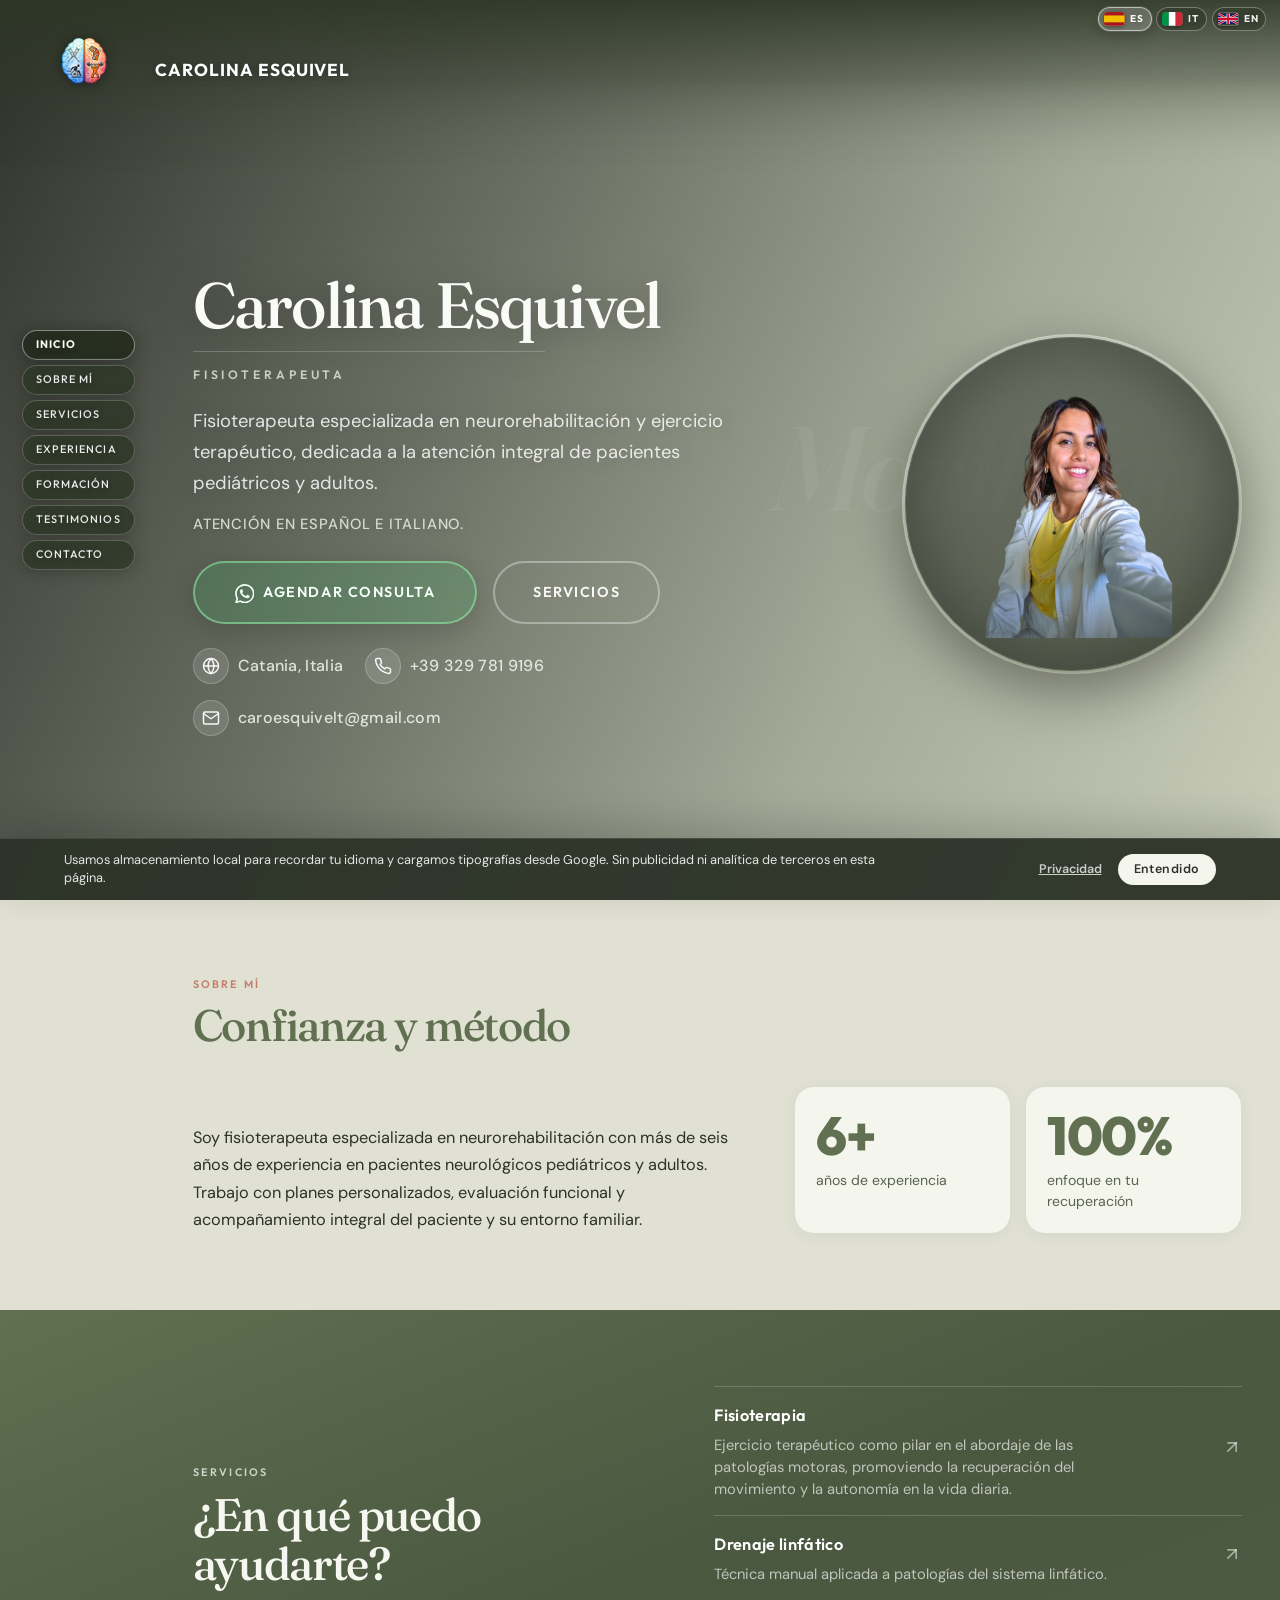
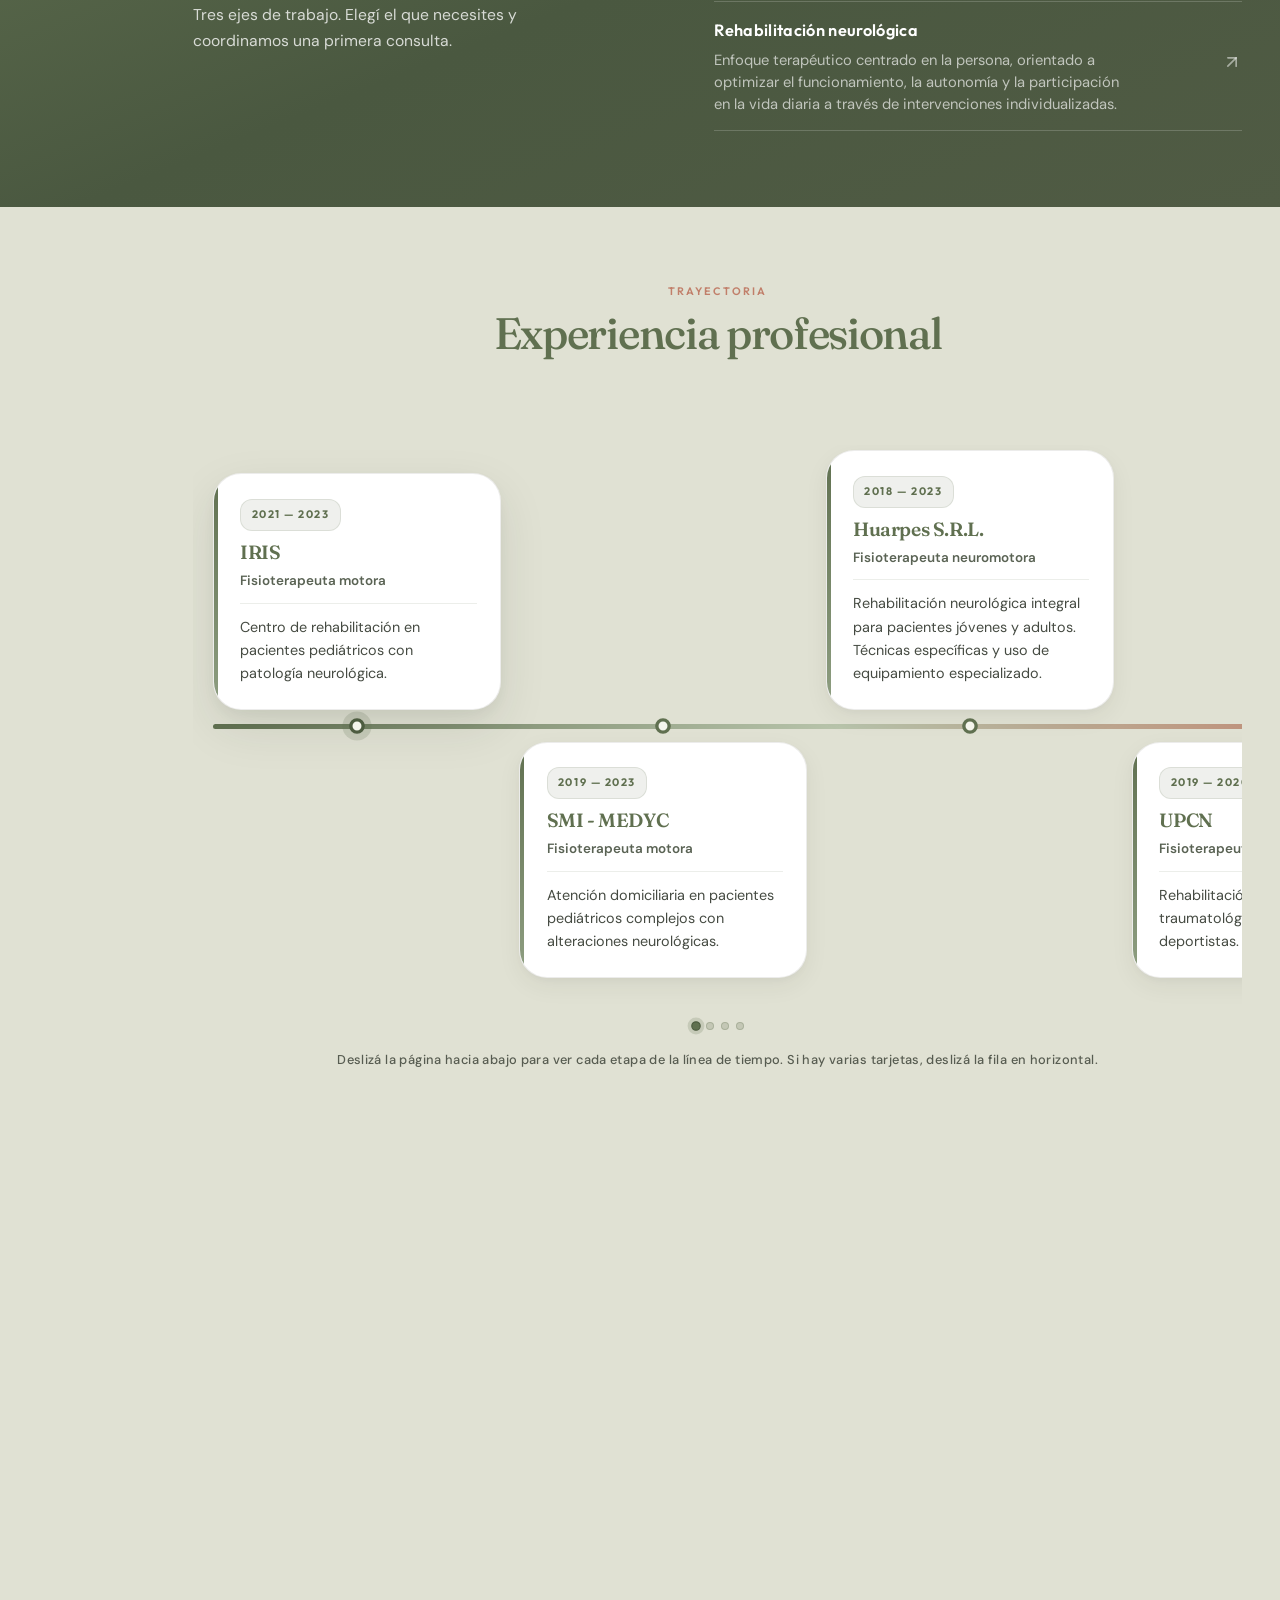
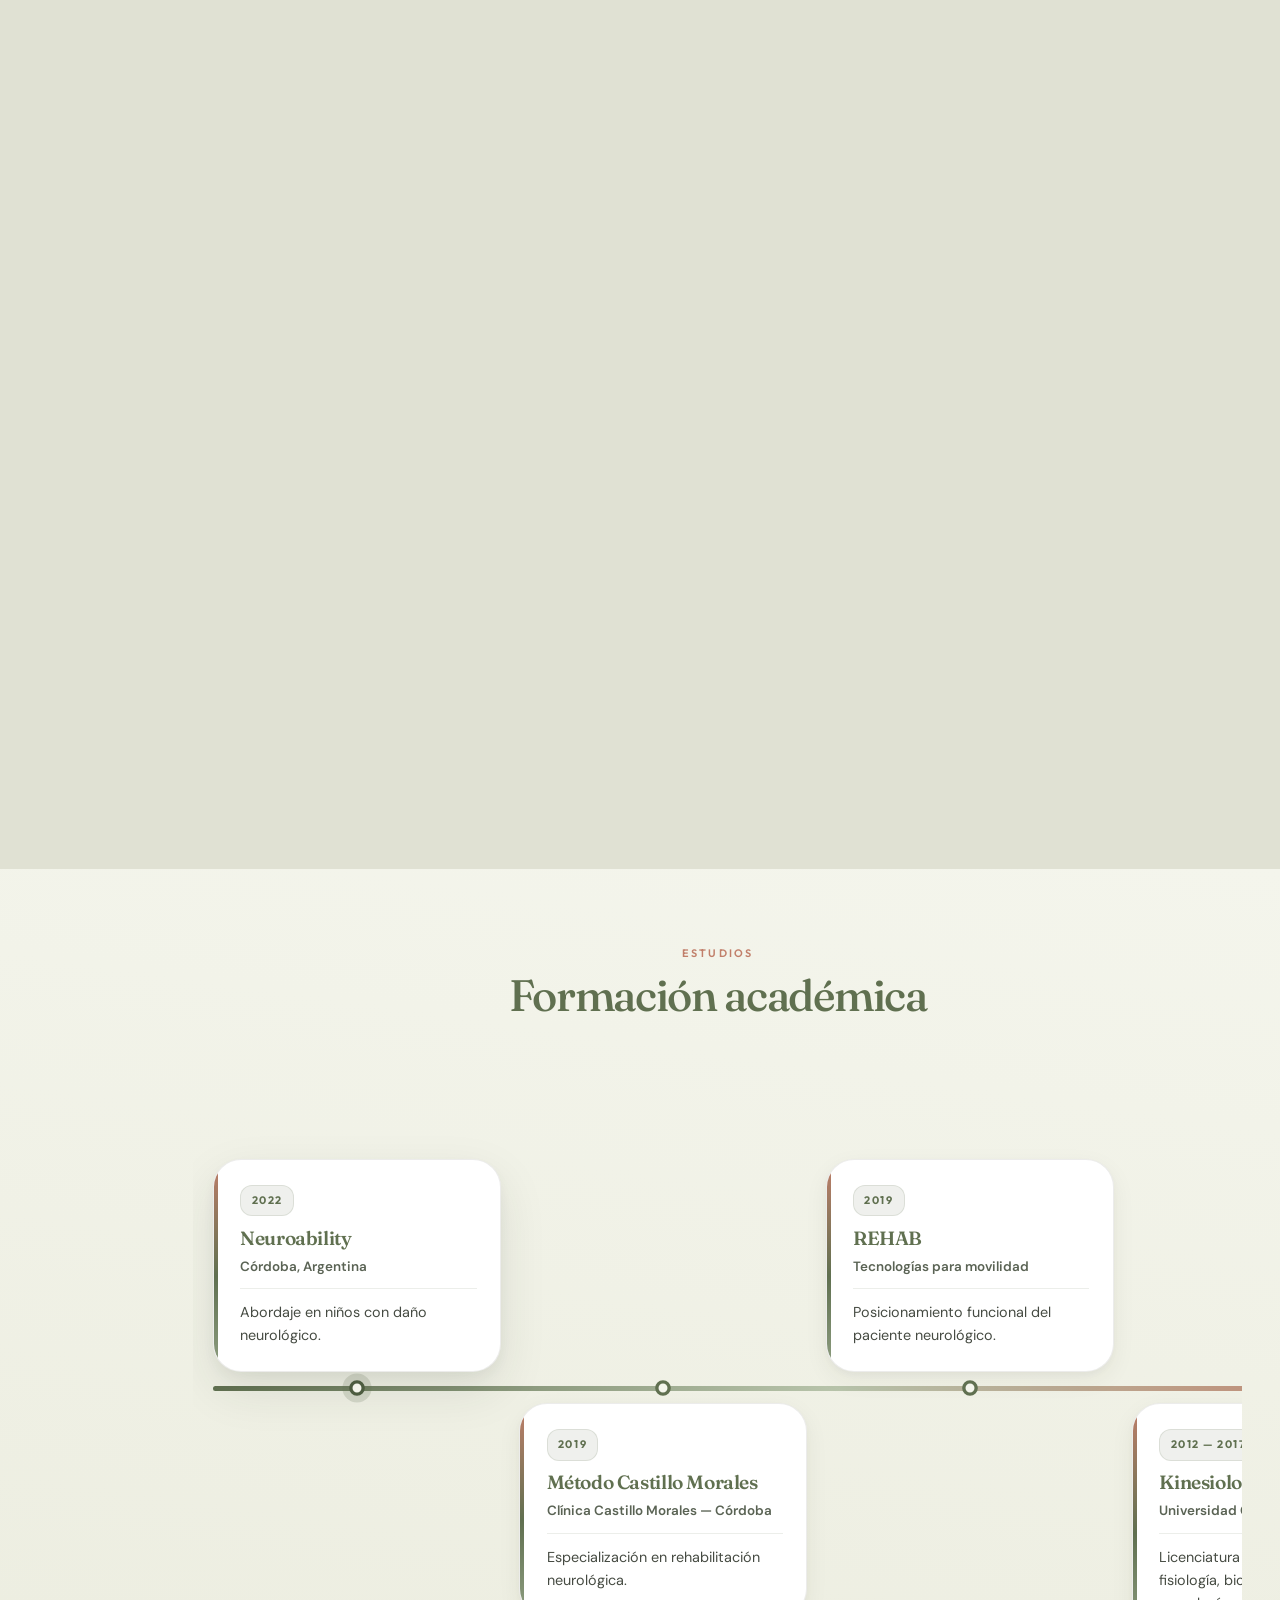
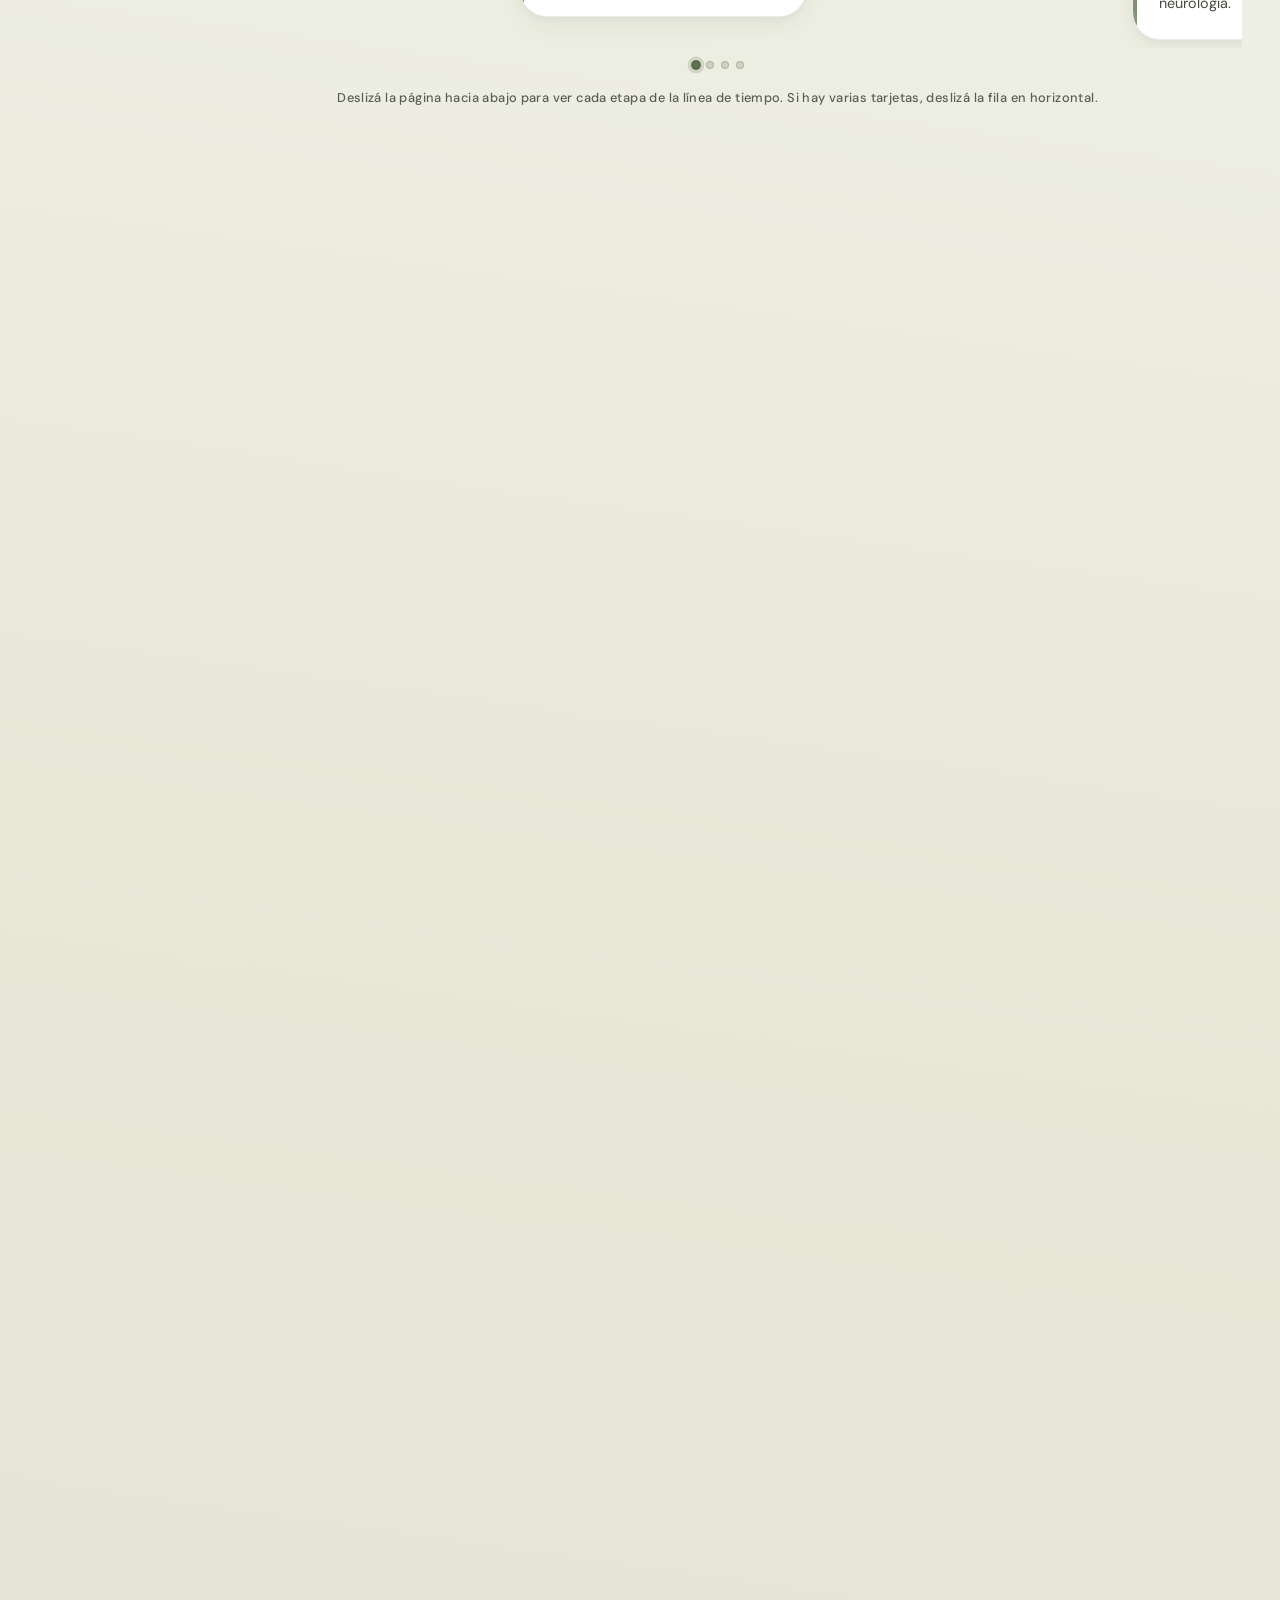
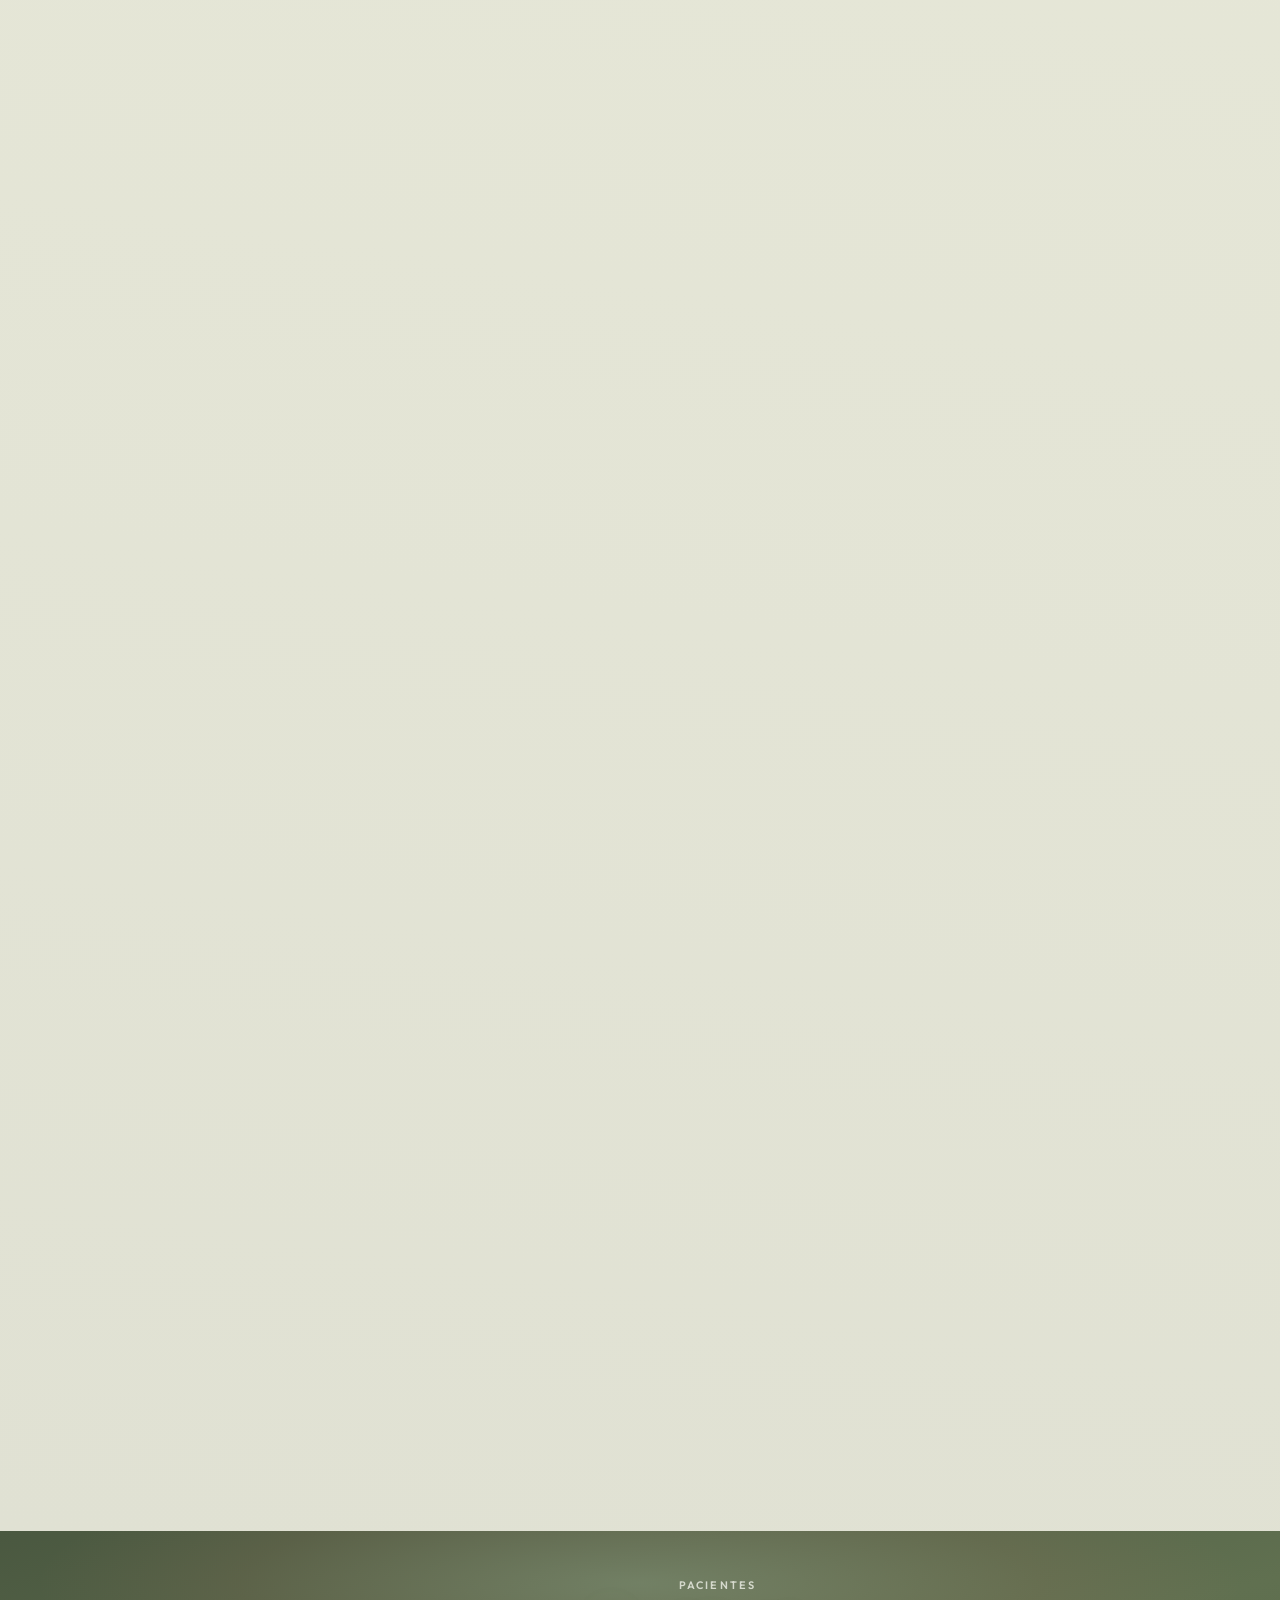
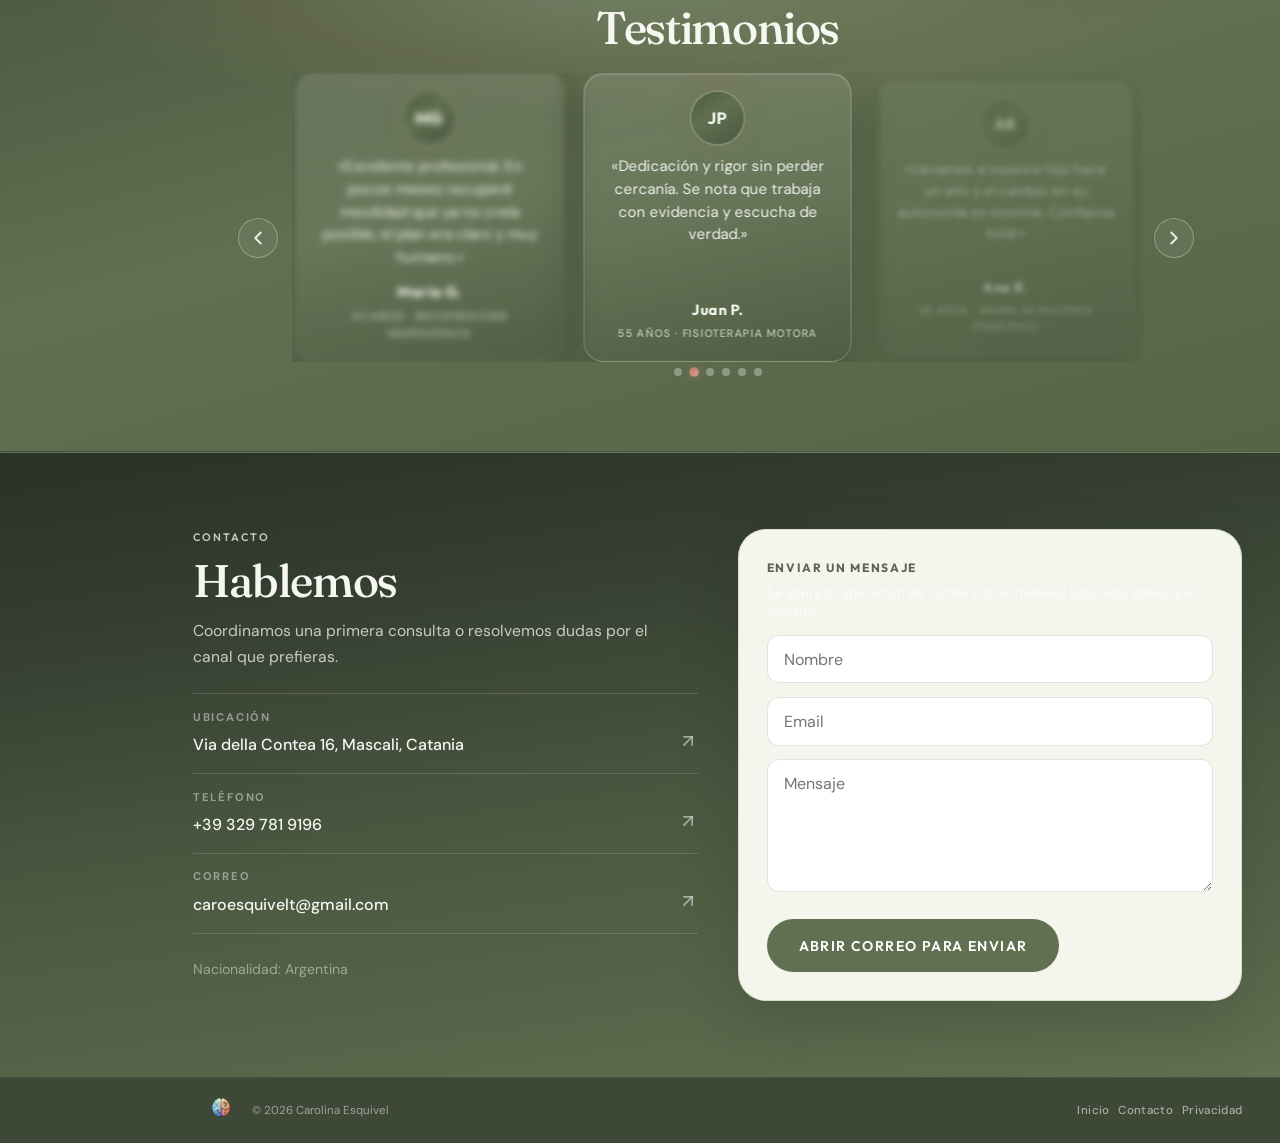
==== commit c06fe8af: "deploy inicial" ====
--- a/index.html
+++ b/index.html
@@ -278,6 +278,15 @@
                 <div class="path-flow-pin__sticky">
                     <div class="container container--editorial">
                 <div class="path-flow path-flow--horizontal path-flow--zigzag" data-path-flow data-i18n-list="experience">
+                    <p class="path-flow__hint">
+                        <span class="path-flow__hint-icon" aria-hidden="true"
+                            ><svg width="20" height="20" viewBox="0 0 24 24" fill="none" stroke="currentColor" stroke-width="2" stroke-linecap="round" stroke-linejoin="round"><path d="M12 5v14"/><path d="M19 12l-7 7-7-7"/></svg
+                        ></span>
+                        <span data-i18n="pathFlow.hint"
+                            >Deslizá la página hacia abajo para ver cada etapa de la línea de tiempo. Si hay varias tarjetas, deslizá la fila en horizontal.</span
+                        >
+                    </p>
+                    <div class="path-flow__progress" data-path-flow-progress aria-hidden="true"></div>
                     <div
                         class="path-flow__viewport"
                         data-path-flow-viewport
@@ -338,7 +347,6 @@
                             </ol>
                         </div>
                     </div>
-                    <p class="path-flow__hint" data-i18n="pathFlow.hint">Desplazate hacia abajo para activar cada etapa. Si hay varias, deslizá horizontalmente para verlas todas.</p>
                 </div>
                     </div>
                 </div>
@@ -356,6 +364,15 @@
                 <div class="path-flow-pin__sticky">
                     <div class="container container--editorial">
                 <div class="path-flow path-flow--horizontal path-flow--zigzag" data-path-flow data-i18n-list="education">
+                    <p class="path-flow__hint">
+                        <span class="path-flow__hint-icon" aria-hidden="true"
+                            ><svg width="20" height="20" viewBox="0 0 24 24" fill="none" stroke="currentColor" stroke-width="2" stroke-linecap="round" stroke-linejoin="round"><path d="M12 5v14"/><path d="M19 12l-7 7-7-7"/></svg
+                        ></span>
+                        <span data-i18n="pathFlow.hint"
+                            >Deslizá la página hacia abajo para ver cada etapa de la línea de tiempo. Si hay varias tarjetas, deslizá la fila en horizontal.</span
+                        >
+                    </p>
+                    <div class="path-flow__progress" data-path-flow-progress aria-hidden="true"></div>
                     <div
                         class="path-flow__viewport"
                         data-path-flow-viewport
@@ -416,7 +433,6 @@
                             </ol>
                         </div>
                     </div>
-                    <p class="path-flow__hint" data-i18n="pathFlow.hint">Desplazate hacia abajo para activar cada etapa. Si hay varias, deslizá horizontalmente para verlas todas.</p>
                 </div>
                     </div>
                 </div>
--- a/css/styles.css
+++ b/css/styles.css
@@ -1317,12 +1317,40 @@
     padding-block: 0.5rem 0.85rem;
 }
 
+.path-flow.path-flow--horizontal.path-flow--zigzag {
+    display: flex;
+    flex-direction: column;
+    gap: 0.65rem;
+    width: 100%;
+}
+
 .path-flow--horizontal {
     width: 100%;
     max-width: none;
     margin-left: 0;
     margin-right: 0;
     padding: 0;
+}
+
+@media (min-width: 768px) {
+    .path-flow__viewport {
+        order: 1;
+    }
+
+    .path-flow__progress {
+        order: 2;
+        gap: 0.5rem;
+        padding: 0.35rem 0 0.2rem;
+    }
+
+    .path-flow__progress-dot {
+        width: 9px;
+        height: 9px;
+    }
+
+    .path-flow__hint {
+        order: 3;
+    }
 }
 
 /* Use full width beside the nav rail so more steps fit; horizontal scroll when there are many cards */
@@ -1576,13 +1604,112 @@
 }
 
 .path-flow__hint {
-    margin-top: 0.85rem;
-    text-align: center;
+    display: flex;
+    align-items: flex-start;
+    justify-content: center;
+    gap: 0.55rem;
+    margin: 0;
+    padding: 0.65rem 0.85rem;
+    text-align: left;
     font-size: 0.82rem;
+    line-height: 1.45;
     color: var(--color-text);
     font-weight: 500;
-    letter-spacing: 0.04em;
-    opacity: 0.72;
+    letter-spacing: 0.03em;
+    opacity: 0.88;
+    background: rgba(255, 255, 255, 0.55);
+    border: 1px solid rgba(96, 112, 80, 0.16);
+    border-radius: var(--radius-md);
+    box-shadow: 0 1px 0 rgba(255, 255, 255, 0.85) inset;
+}
+
+.path-flow__hint-icon {
+    flex-shrink: 0;
+    margin-top: 0.12rem;
+    color: var(--color-primary);
+    opacity: 0.9;
+}
+
+.path-flow__hint-icon svg {
+    display: block;
+}
+
+@media (max-width: 767px) {
+    .path-flow__hint {
+        font-size: 0.88rem;
+        padding: 0.75rem 0.95rem;
+        text-align: center;
+        align-items: center;
+    }
+
+    .path-flow__hint-icon {
+        margin-top: 0;
+        animation: path-flow-hint-nudge 2.2s ease-in-out infinite;
+    }
+}
+
+@media (prefers-reduced-motion: reduce) {
+    .path-flow__hint-icon {
+        animation: none;
+    }
+}
+
+@keyframes path-flow-hint-nudge {
+    0%,
+    100% {
+        transform: translateY(0);
+    }
+
+    45% {
+        transform: translateY(4px);
+    }
+}
+
+.path-flow__progress {
+    display: flex;
+    justify-content: center;
+    align-items: center;
+    gap: 0.42rem;
+    flex-wrap: wrap;
+    padding: 0.15rem 0 0.1rem;
+}
+
+.path-flow__progress-dot {
+    width: 8px;
+    height: 8px;
+    border-radius: 50%;
+    background: rgba(96, 112, 80, 0.22);
+    border: 1px solid rgba(96, 112, 80, 0.28);
+    transition:
+        transform 0.35s ease,
+        background 0.35s ease,
+        box-shadow 0.35s ease;
+}
+
+.path-flow__progress-dot.is-active {
+    background: var(--color-primary);
+    border-color: var(--color-primary-hover);
+    transform: scale(1.2);
+    box-shadow: 0 0 0 3px rgba(96, 112, 80, 0.2);
+}
+
+@media (min-width: 768px) {
+    .path-flow__hint {
+        margin-top: 0;
+        text-align: center;
+        align-items: flex-start;
+        justify-content: center;
+        padding: 0.55rem 0.75rem;
+        font-size: 0.8rem;
+        opacity: 0.76;
+        background: transparent;
+        border: none;
+        box-shadow: none;
+    }
+
+    .path-flow__hint-icon {
+        display: none;
+    }
 }
 
 @media (hover: hover) and (pointer: fine) {
@@ -1644,6 +1771,10 @@
 
     .path-flow__step.is-inview .path-flow__dot {
         transform: scale(1.05);
+    }
+
+    .path-flow__progress-dot {
+        transition: none;
     }
 }
 
@@ -1732,6 +1863,7 @@
 }
 
 .testimonials-carousel-wrap {
+    position: relative;
     display: grid;
     grid-template-columns: minmax(36px, 44px) minmax(0, 1fr) minmax(36px, 44px);
     gap: clamp(0.25rem, 1.5vw, 0.65rem);
@@ -1811,6 +1943,7 @@
 .testimonials-carousel__slide {
     flex: 0 0 min(268px, 76vw);
     width: min(268px, 76vw);
+    max-width: min(268px, 100%);
     height: auto;
     transition:
         filter 0.5s cubic-bezier(0.22, 1, 0.36, 1),
@@ -1966,17 +2099,86 @@
 }
 
 @media (max-width: 520px) {
+    /* Flatten carousel so viewport + dots + nav share one grid: no arrows over the cards */
     .testimonials-carousel-wrap {
-        grid-template-columns: 1fr;
-        gap: 0.4rem;
+        display: grid;
+        grid-template-columns: auto 1fr auto;
+        grid-template-rows: auto auto;
+        gap: 0.55rem 0.35rem;
+        align-items: center;
+        padding-inline: 0;
+    }
+
+    .testimonials-carousel {
+        display: contents;
+        width: auto;
+        max-width: none;
+        padding: 0;
+    }
+
+    .testimonials-carousel__viewport {
+        grid-column: 1 / -1;
+        grid-row: 1;
+        padding: 0.15rem 0 0;
+    }
+
+    .testimonials-carousel__dots {
+        grid-column: 2;
+        grid-row: 2;
+        margin: 0;
+        gap: 0.55rem;
+        padding: 0.15rem 0;
+    }
+
+    .testimonials-carousel__dot {
+        width: 10px;
+        height: 10px;
+        background: rgba(255, 255, 255, 0.5);
     }
 
     .testimonials-nav {
-        display: none;
-    }
-
-    .testimonials-carousel {
-        padding-bottom: 1.65rem;
+        display: flex;
+        position: static;
+        width: 2.5rem;
+        height: 2.5rem;
+        z-index: auto;
+        transform: none;
+    }
+
+    .testimonials-nav--prev {
+        grid-column: 1;
+        grid-row: 2;
+        justify-self: end;
+    }
+
+    .testimonials-nav--next {
+        grid-column: 3;
+        grid-row: 2;
+        justify-self: start;
+    }
+
+    .testimonials-carousel__slide {
+        flex: 0 0 min(268px, calc(100vw - 2.25rem));
+        width: min(268px, calc(100vw - 2.25rem));
+    }
+
+    .testimonials-carousel__slide:not(.is-active) {
+        filter: blur(2px);
+        opacity: 0.5;
+        transform: scale(0.96);
+    }
+
+    .testimonial-glass-card__quote {
+        font-size: clamp(0.84rem, 3.6vw, 0.92rem);
+        line-height: 1.55;
+    }
+
+    .testimonials-nav:active {
+        transform: scale(0.96);
+    }
+
+    .testimonials-section--carousel {
+        padding-block: clamp(1.35rem, 4vw, 2.2rem);
     }
 }
 
